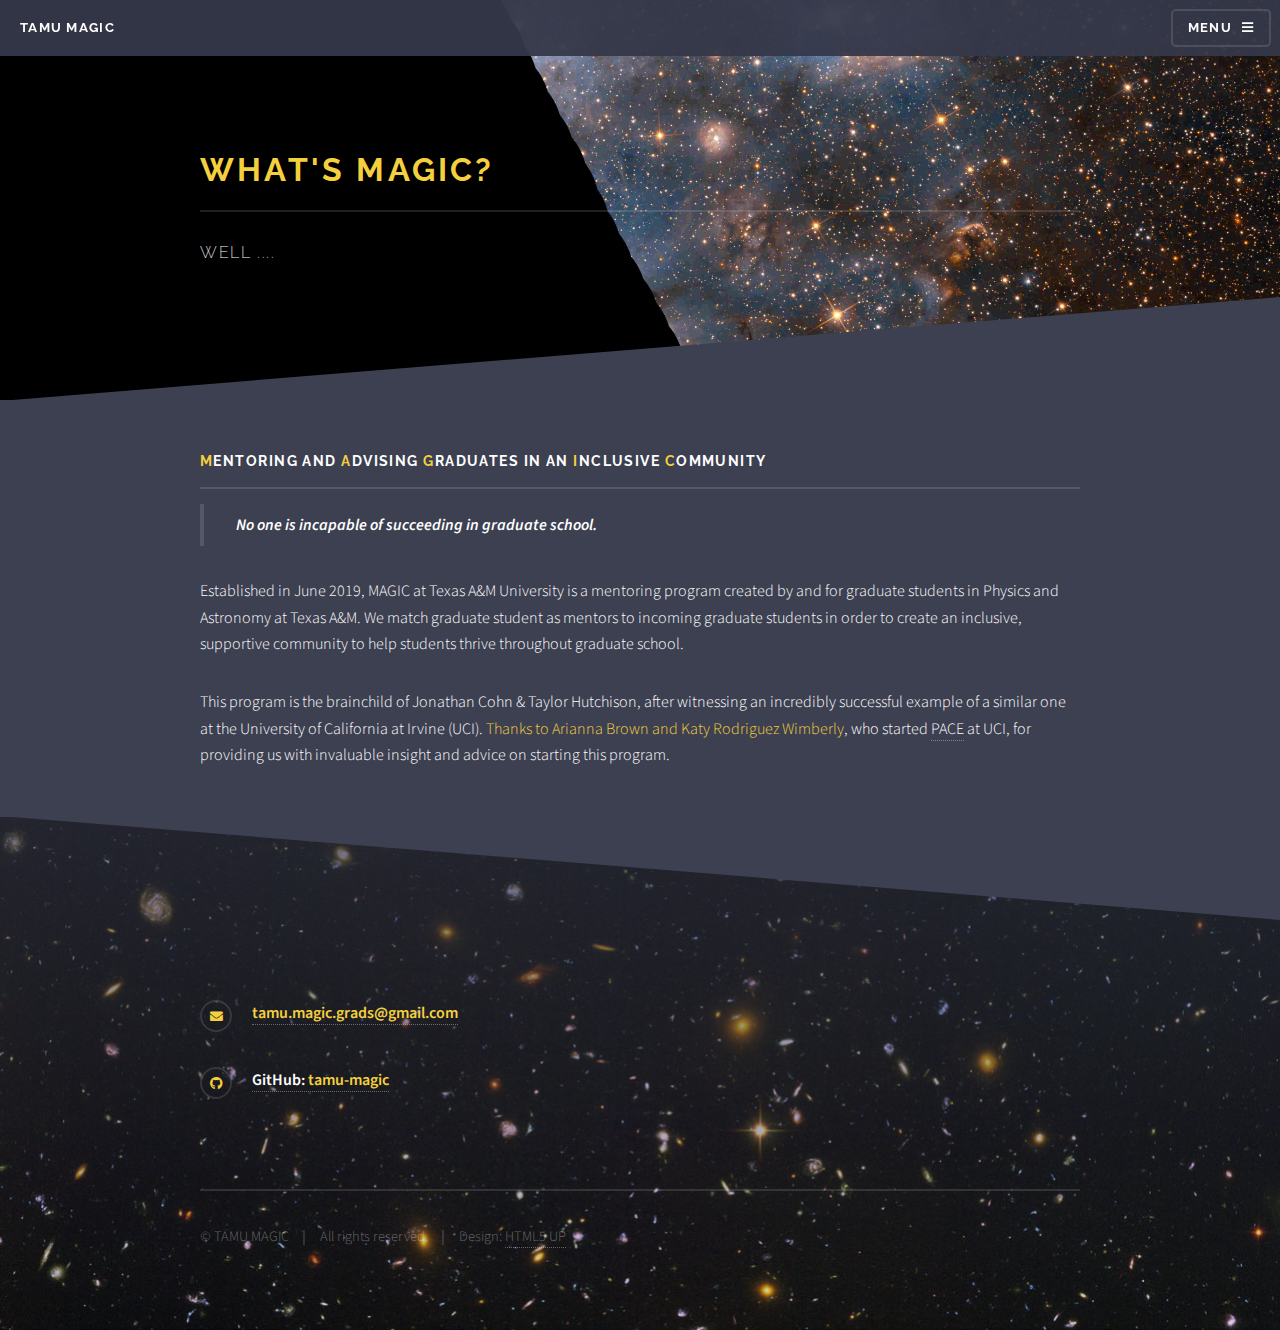
==== about.html @ 4077b1cc "new website!" ====
<!DOCTYPE HTML>
<!--
	Solid State by HTML5 UP
	html5up.net | @ajlkn
	Free for personal and commercial use under the CCA 3.0 license (html5up.net/license)
-->
<html>
	<head>
		<title>What's MAGIC?</title>
		<meta charset="utf-8" />
		<meta name="viewport" content="width=device-width, initial-scale=1, user-scalable=no" />
		<link rel="stylesheet" href="assets/css/main.css" />
		<noscript><link rel="stylesheet" href="assets/css/noscript.css" /></noscript>
	</head>
	<body class="is-preload">

		<!-- Page Wrapper -->
			<div id="page-wrapper">

				<!-- Header -->
					<header id="header">
						<h1><a href="index.html">TAMU MAGIC</a></h1>
						<nav>
							<a href="#menu">Menu</a>
						</nav>
					</header>

				<!-- Menu -->
					<nav id="menu">
						<div class="inner">
							<h2>Menu</h2>
							<ul class="links">
								<li><a href="index.html">Home</a></li>
								<li><a href="about.html">About Us</a></li>
								<li><a href="mentors.html">Mentors</a></li>
								<li><a href="resources.html">Resources</a></li>
							</ul>
							<a href="#" class="close">Close</a>
						</div>
					</nav>

				<!-- Wrapper -->
					<section id="wrapper">
						<header>
							<div class="inner">
								<h2><font color="#F4D03F">What's MAGIC?</font></h2>
								<p>Well ....</p>
							</div>
						</header>

						<!-- Content -->
							<div class="wrapper style3">
								<div class="inner">

									<h3 class="major"><font color="#F4D03F">M</font>entoring and <font color="#F4D03F">A</font>dvising <font color="#F4D03F">G</font>raduates in an <font color="#F4D03F">I</font>nclusive <font color="#F4D03F">C</font>ommunity</h3>
									<blockquote><strong>No one is incapable of succeeding in graduate school.</strong></blockquote>
									<p>Established in June 2019, MAGIC at Texas A&amp;M University is a mentoring program created by and for graduate students in Physics and Astronomy at Texas A&amp;M.  We match graduate student as mentors to incoming graduate students in order to create an inclusive, supportive community to help students thrive throughout graduate school.</p>

									<p>This program is the brainchild of Jonathan Cohn &amp; Taylor Hutchison, after witnessing an incredibly successful example of a similar one at the University of California at Irvine (UCI). <font color="#F4D03F">Thanks to Arianna Brown and Katy Rodriguez Wimberly</font>, who started <a href="https://uci-pace.github.io/" class="label">PACE</a> at UCI, for providing us with invaluable insight and advice on starting this program.</p>

								</div>
							</div>

					</section>

				<!-- Footer -->
					<section id="footer">
						<div class="inner">
							<ul class="contact">
								<li class="icon solid fa-envelope goldiconcolor"><a href="mailto:tamu.magic.grads@gmail.com"><strong><font color="#F4D03F">tamu.magic.grads@gmail.com</font></a></li>
								<li class="icon brands fa-github goldiconcolor"><a href="https://github.com/tamu-magic/">GitHub: <font color="#F4D03F">tamu-magic</font></strong></a></li>
							</ul>
							<ul class="copyright">
								<li>&copy; TAMU MAGIC </li><li> All rights reserved.</li><li>Design: <a href="http://html5up.net">HTML5 UP</a></li>
							</ul>
						</div>
					</section>

			</div>

		<!-- Scripts -->
			<script src="assets/js/jquery.min.js"></script>
			<script src="assets/js/jquery.scrollex.min.js"></script>
			<script src="assets/js/browser.min.js"></script>
			<script src="assets/js/breakpoints.min.js"></script>
			<script src="assets/js/util.js"></script>
			<script src="assets/js/main.js"></script>

	</body>
</html>
---- assets/css/main.css ----
@import url(fontawesome-all.min.css);
@import url("https://fonts.googleapis.com/css?family=Raleway:200,700|Source+Sans+Pro:300,600,300italic,600italic");

/*
	Solid State by HTML5 UP
	html5up.net | @ajlkn
	Free for personal and commercial use under the CCA 3.0 license (html5up.net/license)
*/

html, body, div, span, applet, object,
iframe, h1, h2, h3, h4, h5, h6, p, blockquote,
pre, a, abbr, acronym, address, big, cite,
code, del, dfn, em, img, ins, kbd, q, s, samp,
small, strike, strong, sub, sup, tt, var, b,
u, i, center, dl, dt, dd, ol, ul, li, fieldset,
form, label, legend, table, caption, tbody,
tfoot, thead, tr, th, td, article, aside,
canvas, details, embed, figure, figcaption,
footer, header, header2, hgroup, menu, nav, output, ruby,
section, summary, time, mark, audio, video {
	margin: 0;
	padding: 0;
	border: 0;
	font-size: 100%;
	font: inherit;
	vertical-align: baseline;}

article, aside, details, figcaption, figure,
footer, header, header2, hgroup, menu, nav, section {
	display: block;}

body {
	line-height: 1;
}

ol, ul {
	list-style: none;
}

blockquote, q {
	quotes: none;
}

	blockquote:before, blockquote:after, q:before, q:after {
		content: '';
		content: none;
	}

table {
	border-collapse: collapse;
	border-spacing: 0;
}

body {
	-webkit-text-size-adjust: none;
}

mark {
	background-color: transparent;
	color: inherit;
}

input::-moz-focus-inner {
	border: 0;
	padding: 0;
}

input, select, textarea {
	-moz-appearance: none;
	-webkit-appearance: none;
	-ms-appearance: none;
	appearance: none;
}

/* Basic */

	@-ms-viewport {
		width: device-width;
	}

	body {
		-ms-overflow-style: scrollbar;
	}

	@media screen and (max-width: 480px) {

		html, body {
			min-width: 320px;
		}

	}

	html {
		box-sizing: border-box;
	}

	*, *:before, *:after {
		box-sizing: inherit;
	}

	body {
		background-color: #2e3141;
		background-image: linear-gradient(to top, rgba(46, 49, 65, 0.8), rgba(46, 49, 65, 0.8)), url("../../images/bg.jpg");
		background-size: auto,
 cover;
		background-attachment: fixed,
 fixed;
		background-position: center,
 center;
	}

		body.is-preload *, body.is-preload *:before, body.is-preload *:after {
			-moz-animation: none !important;
			-webkit-animation: none !important;
			-ms-animation: none !important;
			animation: none !important;
			-moz-transition: none !important;
			-webkit-transition: none !important;
			-ms-transition: none !important;
			transition: none !important;
		}

/* Type */

	body, input, select, textarea {
		color: #ffffff;
		font-family: "Source Sans Pro", Helvetica, sans-serif;
		font-size: 16.5pt;
		font-weight: 300;
		line-height: 1.65;
	}

		@media screen and (max-width: 1680px) {

			body, input, select, textarea {
				font-size: 13pt;
			}

		}

		@media screen and (max-width: 1280px) {

			body, input, select, textarea {
				font-size: 12pt;
			}

		}

		@media screen and (max-width: 980px) {

			body, input, select, textarea {
				font-size: 12pt;
			}

		}

		@media screen and (max-width: 736px) {

			body, input, select, textarea {
				font-size: 12pt;
			}

		}

		@media screen and (max-width: 480px) {

			body, input, select, textarea {
				font-size: 12pt;
			}

		}

	a {
		-moz-transition: color 0.2s ease-in-out, border-bottom-color 0.2s ease-in-out;
		-webkit-transition: color 0.2s ease-in-out, border-bottom-color 0.2s ease-in-out;
		-ms-transition: color 0.2s ease-in-out, border-bottom-color 0.2s ease-in-out;
		transition: color 0.2s ease-in-out, border-bottom-color 0.2s ease-in-out;
		border-bottom: dotted 1px rgba(255, 255, 255, 0.35);
		color: #ffffff;
		text-decoration: none;
	}

		a:hover {
			border-bottom-color: transparent;
			color: #ffffff !important;
		}

		a.special:not(.button) {
			text-decoration: none;
			border-bottom: 0;
			display: block;
			font-family: Raleway, Helvetica, sans-serif;
			font-size: 0.8em;
			font-weight: 700;
			letter-spacing: 0.1em;
			margin: 0 0 2em 0;
			text-transform: uppercase;
		}

			a.special:not(.button):before {
				-moz-osx-font-smoothing: grayscale;
				-webkit-font-smoothing: antialiased;
				display: inline-block;
				font-style: normal;
				font-variant: normal;
				text-rendering: auto;
				line-height: 1;
				text-transform: none !important;
				font-family: 'Font Awesome 5 Free';
				font-weight: 900;
			}

			a.special:not(.button):before {
				-moz-transition: background-color 0.2s ease-in-out;
				-webkit-transition: background-color 0.2s ease-in-out;
				-ms-transition: background-color 0.2s ease-in-out;
				transition: background-color 0.2s ease-in-out;
				border-radius: 100%;
				border: solid 2px rgba(255, 255, 255, 0.125);
				content: '\f105';
				display: inline-block;
				font-size: 1.25em;
				height: 2em;
				line-height: 1.75em;
				margin-right: 0.85em;
				text-align: center;
				text-indent: 0.15em;
				vertical-align: middle;
				width: 2em;
			}

			a.special:not(.button):hover:before {
				background-color: rgba(255, 255, 255, 0.025);
			}

			a.special:not(.button):active:before {
				background-color: rgba(255, 255, 255, 0.075);
			}

	strong, b {
		color: #ffffff;
		font-weight: 600;
	}

	em, i {
		font-style: italic;
	}

	p {
		margin: 0 0 2em 0;
	}

	h1, h2, h3, h4, h5, h6 {
		color: #ffffff;
		font-family: Raleway, Helvetica, sans-serif;
		font-weight: 700;
		letter-spacing: 0.1em;
		margin: 0 0 1em 0;
		text-transform: uppercase;
	}

		h1 a, h2 a, h3 a, h4 a, h5 a, h6 a {
			color: inherit;
			text-decoration: none;
			border-bottom: 0;
		}

		h1 span, h2 span, h3 span, h4 span, h5 span, h6 span {
			font-weight: 200;
		}

		h1.major, h2.major, h3.major, h4.major, h5.major, h6.major {
			padding-bottom: 1em;
			border-bottom: solid 2px rgba(255, 255, 255, 0.125);
		}

	h2 {
		font-size: 1.2em;
	}

	h3 {
		font-size: 0.9em;
	}

	h4 {
		font-size: 0.7em;
	}

	h5 {
		font-size: 0.7em;
	}

	h6 {
		font-size: 0.7em;
	}

	@media screen and (max-width: 736px) {

		h2 {
			font-size: 1em;
		}

		h3 {
			font-size: 0.8em;
		}

	}

	sub {
		font-size: 0.8em;
		position: relative;
		top: 0.5em;
	}

	sup {
		font-size: 0.8em;
		position: relative;
		top: -0.5em;
	}

	blockquote {
		border-left: solid 4px rgba(255, 255, 255, 0.125);
		font-style: italic;
		margin: 0 0 2em 0;
		padding: 0.5em 0 0.5em 2em;
	}

	code {
		background: rgba(255, 255, 255, 0.025);
		border-radius: 5px;
		border: solid 2px rgba(255, 255, 255, 0.125);
		font-family: "Courier New", monospace;
		font-size: 0.9em;
		margin: 0 0.25em;
		padding: 0.25em 0.65em;
	}

	pre {
		-webkit-overflow-scrolling: touch;
		font-family: "Courier New", monospace;
		font-size: 0.9em;
		margin: 0 0 2em 0;
	}

		pre code {
			display: block;
			line-height: 1.75em;
			padding: 1em 1.5em;
			overflow-x: auto;
		}

	hr {
		border: 0;
		border-bottom: solid 2px rgba(255, 255, 255, 0.125);
		margin: 2.5em 0;
	}

		hr.major {
			margin: 4em 0;
		}

	.align-left {
		text-align: left;
	}

	.align-center {
		text-align: center;
	}

	.align-right {
		text-align: right;
	}

	.blueiconcolor {color:#5499C7;}
	.goldiconcolor {color:#F4D03F;}

/* Row */

	.row {
		display: flex;
		flex-wrap: wrap;
		box-sizing: border-box;
		align-items: stretch;
	}

		.row > * {
			box-sizing: border-box;
		}

		.row.gtr-uniform > * > :last-child {
			margin-bottom: 0;
		}

		.row.aln-left {
			justify-content: flex-start;
		}

		.row.aln-center {
			justify-content: center;
		}

		.row.aln-right {
			justify-content: flex-end;
		}

		.row.aln-top {
			align-items: flex-start;
		}

		.row.aln-middle {
			align-items: center;
		}

		.row.aln-bottom {
			align-items: flex-end;
		}

		.row > .imp {
			order: -1;
		}

		.row > .col-1 {
			width: 8.33333%;
		}

		.row > .off-1 {
			margin-left: 8.33333%;
		}

		.row > .col-2 {
			width: 16.66667%;
		}

		.row > .off-2 {
			margin-left: 16.66667%;
		}

		.row > .col-3 {
			width: 25%;
		}

		.row > .off-3 {
			margin-left: 25%;
		}

		.row > .col-4 {
			width: 33.33333%;
		}

		.row > .off-4 {
			margin-left: 33.33333%;
		}

		.row > .col-5 {
			width: 41.66667%;
		}

		.row > .off-5 {
			margin-left: 41.66667%;
		}

		.row > .col-6 {
			width: 50%;
		}

		.row > .off-6 {
			margin-left: 50%;
		}

		.row > .col-7 {
			width: 58.33333%;
		}

		.row > .off-7 {
			margin-left: 58.33333%;
		}

		.row > .col-8 {
			width: 66.66667%;
		}

		.row > .off-8 {
			margin-left: 66.66667%;
		}

		.row > .col-9 {
			width: 75%;
		}

		.row > .off-9 {
			margin-left: 75%;
		}

		.row > .col-10 {
			width: 83.33333%;
		}

		.row > .off-10 {
			margin-left: 83.33333%;
		}

		.row > .col-11 {
			width: 91.66667%;
		}

		.row > .off-11 {
			margin-left: 91.66667%;
		}

		.row > .col-12 {
			width: 100%;
		}

		.row > .off-12 {
			margin-left: 100%;
		}

		.row.gtr-0 {
			margin-top: 0;
			margin-left: 0em;
		}

			.row.gtr-0 > * {
				padding: 0 0 0 0em;
			}

			.row.gtr-0.gtr-uniform {
				margin-top: 0em;
			}

				.row.gtr-0.gtr-uniform > * {
					padding-top: 0em;
				}

		.row.gtr-25 {
			margin-top: 0;
			margin-left: -0.4375em;
		}

			.row.gtr-25 > * {
				padding: 0 0 0 0.4375em;
			}

			.row.gtr-25.gtr-uniform {
				margin-top: -0.4375em;
			}

				.row.gtr-25.gtr-uniform > * {
					padding-top: 0.4375em;
				}

		.row.gtr-50 {
			margin-top: 0;
			margin-left: -0.875em;
		}

			.row.gtr-50 > * {
				padding: 0 0 0 0.875em;
			}

			.row.gtr-50.gtr-uniform {
				margin-top: -0.875em;
			}

				.row.gtr-50.gtr-uniform > * {
					padding-top: 0.875em;
				}

		.row {
			margin-top: 0;
			margin-left: -1.75em;
		}

			.row > * {
				padding: 0 0 0 1.75em;
			}

			.row.gtr-uniform {
				margin-top: -1.75em;
			}

				.row.gtr-uniform > * {
					padding-top: 1.75em;
				}

		.row.gtr-150 {
			margin-top: 0;
			margin-left: -2.625em;
		}

			.row.gtr-150 > * {
				padding: 0 0 0 2.625em;
			}

			.row.gtr-150.gtr-uniform {
				margin-top: -2.625em;
			}

				.row.gtr-150.gtr-uniform > * {
					padding-top: 2.625em;
				}

		.row.gtr-200 {
			margin-top: 0;
			margin-left: -3.5em;
		}

			.row.gtr-200 > * {
				padding: 0 0 0 3.5em;
			}

			.row.gtr-200.gtr-uniform {
				margin-top: -3.5em;
			}

				.row.gtr-200.gtr-uniform > * {
					padding-top: 3.5em;
				}

		@media screen and (max-width: 1680px) {

			.row {
				display: flex;
				flex-wrap: wrap;
				box-sizing: border-box;
				align-items: stretch;
			}

				.row > * {
					box-sizing: border-box;
				}

				.row.gtr-uniform > * > :last-child {
					margin-bottom: 0;
				}

				.row.aln-left {
					justify-content: flex-start;
				}

				.row.aln-center {
					justify-content: center;
				}

				.row.aln-right {
					justify-content: flex-end;
				}

				.row.aln-top {
					align-items: flex-start;
				}

				.row.aln-middle {
					align-items: center;
				}

				.row.aln-bottom {
					align-items: flex-end;
				}

				.row > .imp-xlarge {
					order: -1;
				}

				.row > .col-1-xlarge {
					width: 8.33333%;
				}

				.row > .off-1-xlarge {
					margin-left: 8.33333%;
				}

				.row > .col-2-xlarge {
					width: 16.66667%;
				}

				.row > .off-2-xlarge {
					margin-left: 16.66667%;
				}

				.row > .col-3-xlarge {
					width: 25%;
				}

				.row > .off-3-xlarge {
					margin-left: 25%;
				}

				.row > .col-4-xlarge {
					width: 33.33333%;
				}

				.row > .off-4-xlarge {
					margin-left: 33.33333%;
				}

				.row > .col-5-xlarge {
					width: 41.66667%;
				}

				.row > .off-5-xlarge {
					margin-left: 41.66667%;
				}

				.row > .col-6-xlarge {
					width: 50%;
				}

				.row > .off-6-xlarge {
					margin-left: 50%;
				}

				.row > .col-7-xlarge {
					width: 58.33333%;
				}

				.row > .off-7-xlarge {
					margin-left: 58.33333%;
				}

				.row > .col-8-xlarge {
					width: 66.66667%;
				}

				.row > .off-8-xlarge {
					margin-left: 66.66667%;
				}

				.row > .col-9-xlarge {
					width: 75%;
				}

				.row > .off-9-xlarge {
					margin-left: 75%;
				}

				.row > .col-10-xlarge {
					width: 83.33333%;
				}

				.row > .off-10-xlarge {
					margin-left: 83.33333%;
				}

				.row > .col-11-xlarge {
					width: 91.66667%;
				}

				.row > .off-11-xlarge {
					margin-left: 91.66667%;
				}

				.row > .col-12-xlarge {
					width: 100%;
				}

				.row > .off-12-xlarge {
					margin-left: 100%;
				}

				.row.gtr-0 {
					margin-top: 0;
					margin-left: 0em;
				}

					.row.gtr-0 > * {
						padding: 0 0 0 0em;
					}

					.row.gtr-0.gtr-uniform {
						margin-top: 0em;
					}

						.row.gtr-0.gtr-uniform > * {
							padding-top: 0em;
						}

				.row.gtr-25 {
					margin-top: 0;
					margin-left: -0.4375em;
				}

					.row.gtr-25 > * {
						padding: 0 0 0 0.4375em;
					}

					.row.gtr-25.gtr-uniform {
						margin-top: -0.4375em;
					}

						.row.gtr-25.gtr-uniform > * {
							padding-top: 0.4375em;
						}

				.row.gtr-50 {
					margin-top: 0;
					margin-left: -0.875em;
				}

					.row.gtr-50 > * {
						padding: 0 0 0 0.875em;
					}

					.row.gtr-50.gtr-uniform {
						margin-top: -0.875em;
					}

						.row.gtr-50.gtr-uniform > * {
							padding-top: 0.875em;
						}

				.row {
					margin-top: 0;
					margin-left: -1.75em;
				}

					.row > * {
						padding: 0 0 0 1.75em;
					}

					.row.gtr-uniform {
						margin-top: -1.75em;
					}

						.row.gtr-uniform > * {
							padding-top: 1.75em;
						}

				.row.gtr-150 {
					margin-top: 0;
					margin-left: -2.625em;
				}

					.row.gtr-150 > * {
						padding: 0 0 0 2.625em;
					}

					.row.gtr-150.gtr-uniform {
						margin-top: -2.625em;
					}

						.row.gtr-150.gtr-uniform > * {
							padding-top: 2.625em;
						}

				.row.gtr-200 {
					margin-top: 0;
					margin-left: -3.5em;
				}

					.row.gtr-200 > * {
						padding: 0 0 0 3.5em;
					}

					.row.gtr-200.gtr-uniform {
						margin-top: -3.5em;
					}

						.row.gtr-200.gtr-uniform > * {
							padding-top: 3.5em;
						}

		}

		@media screen and (max-width: 1280px) {

			.row {
				display: flex;
				flex-wrap: wrap;
				box-sizing: border-box;
				align-items: stretch;
			}

				.row > * {
					box-sizing: border-box;
				}

				.row.gtr-uniform > * > :last-child {
					margin-bottom: 0;
				}

				.row.aln-left {
					justify-content: flex-start;
				}

				.row.aln-center {
					justify-content: center;
				}

				.row.aln-right {
					justify-content: flex-end;
				}

				.row.aln-top {
					align-items: flex-start;
				}

				.row.aln-middle {
					align-items: center;
				}

				.row.aln-bottom {
					align-items: flex-end;
				}

				.row > .imp-large {
					order: -1;
				}

				.row > .col-1-large {
					width: 8.33333%;
				}

				.row > .off-1-large {
					margin-left: 8.33333%;
				}

				.row > .col-2-large {
					width: 16.66667%;
				}

				.row > .off-2-large {
					margin-left: 16.66667%;
				}

				.row > .col-3-large {
					width: 25%;
				}

				.row > .off-3-large {
					margin-left: 25%;
				}

				.row > .col-4-large {
					width: 33.33333%;
				}

				.row > .off-4-large {
					margin-left: 33.33333%;
				}

				.row > .col-5-large {
					width: 41.66667%;
				}

				.row > .off-5-large {
					margin-left: 41.66667%;
				}

				.row > .col-6-large {
					width: 50%;
				}

				.row > .off-6-large {
					margin-left: 50%;
				}

				.row > .col-7-large {
					width: 58.33333%;
				}

				.row > .off-7-large {
					margin-left: 58.33333%;
				}

				.row > .col-8-large {
					width: 66.66667%;
				}

				.row > .off-8-large {
					margin-left: 66.66667%;
				}

				.row > .col-9-large {
					width: 75%;
				}

				.row > .off-9-large {
					margin-left: 75%;
				}

				.row > .col-10-large {
					width: 83.33333%;
				}

				.row > .off-10-large {
					margin-left: 83.33333%;
				}

				.row > .col-11-large {
					width: 91.66667%;
				}

				.row > .off-11-large {
					margin-left: 91.66667%;
				}

				.row > .col-12-large {
					width: 100%;
				}

				.row > .off-12-large {
					margin-left: 100%;
				}

				.row.gtr-0 {
					margin-top: 0;
					margin-left: 0em;
				}

					.row.gtr-0 > * {
						padding: 0 0 0 0em;
					}

					.row.gtr-0.gtr-uniform {
						margin-top: 0em;
					}

						.row.gtr-0.gtr-uniform > * {
							padding-top: 0em;
						}

				.row.gtr-25 {
					margin-top: 0;
					margin-left: -0.4375em;
				}

					.row.gtr-25 > * {
						padding: 0 0 0 0.4375em;
					}

					.row.gtr-25.gtr-uniform {
						margin-top: -0.4375em;
					}

						.row.gtr-25.gtr-uniform > * {
							padding-top: 0.4375em;
						}

				.row.gtr-50 {
					margin-top: 0;
					margin-left: -0.875em;
				}

					.row.gtr-50 > * {
						padding: 0 0 0 0.875em;
					}

					.row.gtr-50.gtr-uniform {
						margin-top: -0.875em;
					}

						.row.gtr-50.gtr-uniform > * {
							padding-top: 0.875em;
						}

				.row {
					margin-top: 0;
					margin-left: -1.75em;
				}

					.row > * {
						padding: 0 0 0 1.75em;
					}

					.row.gtr-uniform {
						margin-top: -1.75em;
					}

						.row.gtr-uniform > * {
							padding-top: 1.75em;
						}

				.row.gtr-150 {
					margin-top: 0;
					margin-left: -2.625em;
				}

					.row.gtr-150 > * {
						padding: 0 0 0 2.625em;
					}

					.row.gtr-150.gtr-uniform {
						margin-top: -2.625em;
					}

						.row.gtr-150.gtr-uniform > * {
							padding-top: 2.625em;
						}

				.row.gtr-200 {
					margin-top: 0;
					margin-left: -3.5em;
				}

					.row.gtr-200 > * {
						padding: 0 0 0 3.5em;
					}

					.row.gtr-200.gtr-uniform {
						margin-top: -3.5em;
					}

						.row.gtr-200.gtr-uniform > * {
							padding-top: 3.5em;
						}

		}

		@media screen and (max-width: 980px) {

			.row {
				display: flex;
				flex-wrap: wrap;
				box-sizing: border-box;
				align-items: stretch;
			}

				.row > * {
					box-sizing: border-box;
				}

				.row.gtr-uniform > * > :last-child {
					margin-bottom: 0;
				}

				.row.aln-left {
					justify-content: flex-start;
				}

				.row.aln-center {
					justify-content: center;
				}

				.row.aln-right {
					justify-content: flex-end;
				}

				.row.aln-top {
					align-items: flex-start;
				}

				.row.aln-middle {
					align-items: center;
				}

				.row.aln-bottom {
					align-items: flex-end;
				}

				.row > .imp-medium {
					order: -1;
				}

				.row > .col-1-medium {
					width: 8.33333%;
				}

				.row > .off-1-medium {
					margin-left: 8.33333%;
				}

				.row > .col-2-medium {
					width: 16.66667%;
				}

				.row > .off-2-medium {
					margin-left: 16.66667%;
				}

				.row > .col-3-medium {
					width: 25%;
				}

				.row > .off-3-medium {
					margin-left: 25%;
				}

				.row > .col-4-medium {
					width: 33.33333%;
				}

				.row > .off-4-medium {
					margin-left: 33.33333%;
				}

				.row > .col-5-medium {
					width: 41.66667%;
				}

				.row > .off-5-medium {
					margin-left: 41.66667%;
				}

				.row > .col-6-medium {
					width: 50%;
				}

				.row > .off-6-medium {
					margin-left: 50%;
				}

				.row > .col-7-medium {
					width: 58.33333%;
				}

				.row > .off-7-medium {
					margin-left: 58.33333%;
				}

				.row > .col-8-medium {
					width: 66.66667%;
				}

				.row > .off-8-medium {
					margin-left: 66.66667%;
				}

				.row > .col-9-medium {
					width: 75%;
				}

				.row > .off-9-medium {
					margin-left: 75%;
				}

				.row > .col-10-medium {
					width: 83.33333%;
				}

				.row > .off-10-medium {
					margin-left: 83.33333%;
				}

				.row > .col-11-medium {
					width: 91.66667%;
				}

				.row > .off-11-medium {
					margin-left: 91.66667%;
				}

				.row > .col-12-medium {
					width: 100%;
				}

				.row > .off-12-medium {
					margin-left: 100%;
				}

				.row.gtr-0 {
					margin-top: 0;
					margin-left: 0em;
				}

					.row.gtr-0 > * {
						padding: 0 0 0 0em;
					}

					.row.gtr-0.gtr-uniform {
						margin-top: 0em;
					}

						.row.gtr-0.gtr-uniform > * {
							padding-top: 0em;
						}

				.row.gtr-25 {
					margin-top: 0;
					margin-left: -0.4375em;
				}

					.row.gtr-25 > * {
						padding: 0 0 0 0.4375em;
					}

					.row.gtr-25.gtr-uniform {
						margin-top: -0.4375em;
					}

						.row.gtr-25.gtr-uniform > * {
							padding-top: 0.4375em;
						}

				.row.gtr-50 {
					margin-top: 0;
					margin-left: -0.875em;
				}

					.row.gtr-50 > * {
						padding: 0 0 0 0.875em;
					}

					.row.gtr-50.gtr-uniform {
						margin-top: -0.875em;
					}

						.row.gtr-50.gtr-uniform > * {
							padding-top: 0.875em;
						}

				.row {
					margin-top: 0;
					margin-left: -1.75em;
				}

					.row > * {
						padding: 0 0 0 1.75em;
					}

					.row.gtr-uniform {
						margin-top: -1.75em;
					}

						.row.gtr-uniform > * {
							padding-top: 1.75em;
						}

				.row.gtr-150 {
					margin-top: 0;
					margin-left: -2.625em;
				}

					.row.gtr-150 > * {
						padding: 0 0 0 2.625em;
					}

					.row.gtr-150.gtr-uniform {
						margin-top: -2.625em;
					}

						.row.gtr-150.gtr-uniform > * {
							padding-top: 2.625em;
						}

				.row.gtr-200 {
					margin-top: 0;
					margin-left: -3.5em;
				}

					.row.gtr-200 > * {
						padding: 0 0 0 3.5em;
					}

					.row.gtr-200.gtr-uniform {
						margin-top: -3.5em;
					}

						.row.gtr-200.gtr-uniform > * {
							padding-top: 3.5em;
						}

		}

		@media screen and (max-width: 736px) {

			.row {
				display: flex;
				flex-wrap: wrap;
				box-sizing: border-box;
				align-items: stretch;
			}

				.row > * {
					box-sizing: border-box;
				}

				.row.gtr-uniform > * > :last-child {
					margin-bottom: 0;
				}

				.row.aln-left {
					justify-content: flex-start;
				}

				.row.aln-center {
					justify-content: center;
				}

				.row.aln-right {
					justify-content: flex-end;
				}

				.row.aln-top {
					align-items: flex-start;
				}

				.row.aln-middle {
					align-items: center;
				}

				.row.aln-bottom {
					align-items: flex-end;
				}

				.row > .imp-small {
					order: -1;
				}

				.row > .col-1-small {
					width: 8.33333%;
				}

				.row > .off-1-small {
					margin-left: 8.33333%;
				}

				.row > .col-2-small {
					width: 16.66667%;
				}

				.row > .off-2-small {
					margin-left: 16.66667%;
				}

				.row > .col-3-small {
					width: 25%;
				}

				.row > .off-3-small {
					margin-left: 25%;
				}

				.row > .col-4-small {
					width: 33.33333%;
				}

				.row > .off-4-small {
					margin-left: 33.33333%;
				}

				.row > .col-5-small {
					width: 41.66667%;
				}

				.row > .off-5-small {
					margin-left: 41.66667%;
				}

				.row > .col-6-small {
					width: 50%;
				}

				.row > .off-6-small {
					margin-left: 50%;
				}

				.row > .col-7-small {
					width: 58.33333%;
				}

				.row > .off-7-small {
					margin-left: 58.33333%;
				}

				.row > .col-8-small {
					width: 66.66667%;
				}

				.row > .off-8-small {
					margin-left: 66.66667%;
				}

				.row > .col-9-small {
					width: 75%;
				}

				.row > .off-9-small {
					margin-left: 75%;
				}

				.row > .col-10-small {
					width: 83.33333%;
				}

				.row > .off-10-small {
					margin-left: 83.33333%;
				}

				.row > .col-11-small {
					width: 91.66667%;
				}

				.row > .off-11-small {
					margin-left: 91.66667%;
				}

				.row > .col-12-small {
					width: 100%;
				}

				.row > .off-12-small {
					margin-left: 100%;
				}

				.row.gtr-0 {
					margin-top: 0;
					margin-left: 0em;
				}

					.row.gtr-0 > * {
						padding: 0 0 0 0em;
					}

					.row.gtr-0.gtr-uniform {
						margin-top: 0em;
					}

						.row.gtr-0.gtr-uniform > * {
							padding-top: 0em;
						}

				.row.gtr-25 {
					margin-top: 0;
					margin-left: -0.3125em;
				}

					.row.gtr-25 > * {
						padding: 0 0 0 0.3125em;
					}

					.row.gtr-25.gtr-uniform {
						margin-top: -0.3125em;
					}

						.row.gtr-25.gtr-uniform > * {
							padding-top: 0.3125em;
						}

				.row.gtr-50 {
					margin-top: 0;
					margin-left: -0.625em;
				}

					.row.gtr-50 > * {
						padding: 0 0 0 0.625em;
					}

					.row.gtr-50.gtr-uniform {
						margin-top: -0.625em;
					}

						.row.gtr-50.gtr-uniform > * {
							padding-top: 0.625em;
						}

				.row {
					margin-top: 0;
					margin-left: -1.25em;
				}

					.row > * {
						padding: 0 0 0 1.25em;
					}

					.row.gtr-uniform {
						margin-top: -1.25em;
					}

						.row.gtr-uniform > * {
							padding-top: 1.25em;
						}

				.row.gtr-150 {
					margin-top: 0;
					margin-left: -1.875em;
				}

					.row.gtr-150 > * {
						padding: 0 0 0 1.875em;
					}

					.row.gtr-150.gtr-uniform {
						margin-top: -1.875em;
					}

						.row.gtr-150.gtr-uniform > * {
							padding-top: 1.875em;
						}

				.row.gtr-200 {
					margin-top: 0;
					margin-left: -2.5em;
				}

					.row.gtr-200 > * {
						padding: 0 0 0 2.5em;
					}

					.row.gtr-200.gtr-uniform {
						margin-top: -2.5em;
					}

						.row.gtr-200.gtr-uniform > * {
							padding-top: 2.5em;
						}

		}

		@media screen and (max-width: 480px) {

			.row {
				display: flex;
				flex-wrap: wrap;
				box-sizing: border-box;
				align-items: stretch;
			}

				.row > * {
					box-sizing: border-box;
				}

				.row.gtr-uniform > * > :last-child {
					margin-bottom: 0;
				}

				.row.aln-left {
					justify-content: flex-start;
				}

				.row.aln-center {
					justify-content: center;
				}

				.row.aln-right {
					justify-content: flex-end;
				}

				.row.aln-top {
					align-items: flex-start;
				}

				.row.aln-middle {
					align-items: center;
				}

				.row.aln-bottom {
					align-items: flex-end;
				}

				.row > .imp-xsmall {
					order: -1;
				}

				.row > .col-1-xsmall {
					width: 8.33333%;
				}

				.row > .off-1-xsmall {
					margin-left: 8.33333%;
				}

				.row > .col-2-xsmall {
					width: 16.66667%;
				}

				.row > .off-2-xsmall {
					margin-left: 16.66667%;
				}

				.row > .col-3-xsmall {
					width: 25%;
				}

				.row > .off-3-xsmall {
					margin-left: 25%;
				}

				.row > .col-4-xsmall {
					width: 33.33333%;
				}

				.row > .off-4-xsmall {
					margin-left: 33.33333%;
				}

				.row > .col-5-xsmall {
					width: 41.66667%;
				}

				.row > .off-5-xsmall {
					margin-left: 41.66667%;
				}

				.row > .col-6-xsmall {
					width: 50%;
				}

				.row > .off-6-xsmall {
					margin-left: 50%;
				}

				.row > .col-7-xsmall {
					width: 58.33333%;
				}

				.row > .off-7-xsmall {
					margin-left: 58.33333%;
				}

				.row > .col-8-xsmall {
					width: 66.66667%;
				}

				.row > .off-8-xsmall {
					margin-left: 66.66667%;
				}

				.row > .col-9-xsmall {
					width: 75%;
				}

				.row > .off-9-xsmall {
					margin-left: 75%;
				}

				.row > .col-10-xsmall {
					width: 83.33333%;
				}

				.row > .off-10-xsmall {
					margin-left: 83.33333%;
				}

				.row > .col-11-xsmall {
					width: 91.66667%;
				}

				.row > .off-11-xsmall {
					margin-left: 91.66667%;
				}

				.row > .col-12-xsmall {
					width: 100%;
				}

				.row > .off-12-xsmall {
					margin-left: 100%;
				}

				.row.gtr-0 {
					margin-top: 0;
					margin-left: 0em;
				}

					.row.gtr-0 > * {
						padding: 0 0 0 0em;
					}

					.row.gtr-0.gtr-uniform {
						margin-top: 0em;
					}

						.row.gtr-0.gtr-uniform > * {
							padding-top: 0em;
						}

				.row.gtr-25 {
					margin-top: 0;
					margin-left: -0.3125em;
				}

					.row.gtr-25 > * {
						padding: 0 0 0 0.3125em;
					}

					.row.gtr-25.gtr-uniform {
						margin-top: -0.3125em;
					}

						.row.gtr-25.gtr-uniform > * {
							padding-top: 0.3125em;
						}

				.row.gtr-50 {
					margin-top: 0;
					margin-left: -0.625em;
				}

					.row.gtr-50 > * {
						padding: 0 0 0 0.625em;
					}

					.row.gtr-50.gtr-uniform {
						margin-top: -0.625em;
					}

						.row.gtr-50.gtr-uniform > * {
							padding-top: 0.625em;
						}

				.row {
					margin-top: 0;
					margin-left: -1.25em;
				}

					.row > * {
						padding: 0 0 0 1.25em;
					}

					.row.gtr-uniform {
						margin-top: -1.25em;
					}

						.row.gtr-uniform > * {
							padding-top: 1.25em;
						}

				.row.gtr-150 {
					margin-top: 0;
					margin-left: -1.875em;
				}

					.row.gtr-150 > * {
						padding: 0 0 0 1.875em;
					}

					.row.gtr-150.gtr-uniform {
						margin-top: -1.875em;
					}

						.row.gtr-150.gtr-uniform > * {
							padding-top: 1.875em;
						}

				.row.gtr-200 {
					margin-top: 0;
					margin-left: -2.5em;
				}

					.row.gtr-200 > * {
						padding: 0 0 0 2.5em;
					}

					.row.gtr-200.gtr-uniform {
						margin-top: -2.5em;
					}

						.row.gtr-200.gtr-uniform > * {
							padding-top: 2.5em;
						}

		}

		@media screen and (max-width: 360px) {

			.row {
				display: flex;
				flex-wrap: wrap;
				box-sizing: border-box;
				align-items: stretch;
			}

				.row > * {
					box-sizing: border-box;
				}

				.row.gtr-uniform > * > :last-child {
					margin-bottom: 0;
				}

				.row.aln-left {
					justify-content: flex-start;
				}

				.row.aln-center {
					justify-content: center;
				}

				.row.aln-right {
					justify-content: flex-end;
				}

				.row.aln-top {
					align-items: flex-start;
				}

				.row.aln-middle {
					align-items: center;
				}

				.row.aln-bottom {
					align-items: flex-end;
				}

				.row > .imp-xxsmall {
					order: -1;
				}

				.row > .col-1-xxsmall {
					width: 8.33333%;
				}

				.row > .off-1-xxsmall {
					margin-left: 8.33333%;
				}

				.row > .col-2-xxsmall {
					width: 16.66667%;
				}

				.row > .off-2-xxsmall {
					margin-left: 16.66667%;
				}

				.row > .col-3-xxsmall {
					width: 25%;
				}

				.row > .off-3-xxsmall {
					margin-left: 25%;
				}

				.row > .col-4-xxsmall {
					width: 33.33333%;
				}

				.row > .off-4-xxsmall {
					margin-left: 33.33333%;
				}

				.row > .col-5-xxsmall {
					width: 41.66667%;
				}

				.row > .off-5-xxsmall {
					margin-left: 41.66667%;
				}

				.row > .col-6-xxsmall {
					width: 50%;
				}

				.row > .off-6-xxsmall {
					margin-left: 50%;
				}

				.row > .col-7-xxsmall {
					width: 58.33333%;
				}

				.row > .off-7-xxsmall {
					margin-left: 58.33333%;
				}

				.row > .col-8-xxsmall {
					width: 66.66667%;
				}

				.row > .off-8-xxsmall {
					margin-left: 66.66667%;
				}

				.row > .col-9-xxsmall {
					width: 75%;
				}

				.row > .off-9-xxsmall {
					margin-left: 75%;
				}

				.row > .col-10-xxsmall {
					width: 83.33333%;
				}

				.row > .off-10-xxsmall {
					margin-left: 83.33333%;
				}

				.row > .col-11-xxsmall {
					width: 91.66667%;
				}

				.row > .off-11-xxsmall {
					margin-left: 91.66667%;
				}

				.row > .col-12-xxsmall {
					width: 100%;
				}

				.row > .off-12-xxsmall {
					margin-left: 100%;
				}

				.row.gtr-0 {
					margin-top: 0;
					margin-left: 0em;
				}

					.row.gtr-0 > * {
						padding: 0 0 0 0em;
					}

					.row.gtr-0.gtr-uniform {
						margin-top: 0em;
					}

						.row.gtr-0.gtr-uniform > * {
							padding-top: 0em;
						}

				.row.gtr-25 {
					margin-top: 0;
					margin-left: -0.3125em;
				}

					.row.gtr-25 > * {
						padding: 0 0 0 0.3125em;
					}

					.row.gtr-25.gtr-uniform {
						margin-top: -0.3125em;
					}

						.row.gtr-25.gtr-uniform > * {
							padding-top: 0.3125em;
						}

				.row.gtr-50 {
					margin-top: 0;
					margin-left: -0.625em;
				}

					.row.gtr-50 > * {
						padding: 0 0 0 0.625em;
					}

					.row.gtr-50.gtr-uniform {
						margin-top: -0.625em;
					}

						.row.gtr-50.gtr-uniform > * {
							padding-top: 0.625em;
						}

				.row {
					margin-top: 0;
					margin-left: -1.25em;
				}

					.row > * {
						padding: 0 0 0 1.25em;
					}

					.row.gtr-uniform {
						margin-top: -1.25em;
					}

						.row.gtr-uniform > * {
							padding-top: 1.25em;
						}

				.row.gtr-150 {
					margin-top: 0;
					margin-left: -1.875em;
				}

					.row.gtr-150 > * {
						padding: 0 0 0 1.875em;
					}

					.row.gtr-150.gtr-uniform {
						margin-top: -1.875em;
					}

						.row.gtr-150.gtr-uniform > * {
							padding-top: 1.875em;
						}

				.row.gtr-200 {
					margin-top: 0;
					margin-left: -2.5em;
				}

					.row.gtr-200 > * {
						padding: 0 0 0 2.5em;
					}

					.row.gtr-200.gtr-uniform {
						margin-top: -2.5em;
					}

						.row.gtr-200.gtr-uniform > * {
							padding-top: 2.5em;
						}

		}

/* Section/Article */

	section.special, article.special {
		text-align: center;
	}

/* Form */

	form {
		margin: 0 0 2em 0;
	}

		form > :last-child {
			margin-bottom: 0;
		}

		form > .fields {
			display: -moz-flex;
			display: -webkit-flex;
			display: -ms-flex;
			display: flex;
			-moz-flex-wrap: wrap;
			-webkit-flex-wrap: wrap;
			-ms-flex-wrap: wrap;
			flex-wrap: wrap;
			width: calc(100% + 3em);
			margin: -1.5em 0 2em -1.5em;
		}

			form > .fields > .field {
				-moz-flex-grow: 0;
				-webkit-flex-grow: 0;
				-ms-flex-grow: 0;
				flex-grow: 0;
				-moz-flex-shrink: 0;
				-webkit-flex-shrink: 0;
				-ms-flex-shrink: 0;
				flex-shrink: 0;
				padding: 1.5em 0 0 1.5em;
				width: calc(100% - 1.5em);
			}

				form > .fields > .field.half {
					width: calc(50% - 0.75em);
				}

				form > .fields > .field.third {
					width: calc(100%/3 - 0.5em);
				}

				form > .fields > .field.quarter {
					width: calc(25% - 0.375em);
				}

		@media screen and (max-width: 480px) {

			form > .fields {
				width: calc(100% + 3em);
				margin: -1.5em 0 2em -1.5em;
			}

				form > .fields > .field {
					padding: 1.5em 0 0 1.5em;
					width: calc(100% - 1.5em);
				}

					form > .fields > .field.half {
						width: calc(100% - 1.5em);
					}

					form > .fields > .field.third {
						width: calc(100% - 1.5em);
					}

					form > .fields > .field.quarter {
						width: calc(100% - 1.5em);
					}

		}

	label {
		color: #ffffff;
		display: block;
		font-family: Raleway, Helvetica, sans-serif;
		font-size: 0.8em;
		font-weight: 700;
		letter-spacing: 0.1em;
		margin: 0 0 0.7em 0;
		text-transform: uppercase;
	}

	input[type="text"],
	input[type="password"],
	input[type="email"],
	input[type="tel"],
	select,
	textarea {
		-moz-appearance: none;
		-webkit-appearance: none;
		-ms-appearance: none;
		appearance: none;
		background: rgba(255, 255, 255, 0.025);
		border-radius: 5px;
		border: none;
		border: solid 2px rgba(255, 255, 255, 0.125);
		color: inherit;
		display: block;
		outline: 0;
		padding: 0 1em;
		text-decoration: none;
		width: 100%;
	}

		input[type="text"]:invalid,
		input[type="password"]:invalid,
		input[type="email"]:invalid,
		input[type="tel"]:invalid,
		select:invalid,
		textarea:invalid {
			box-shadow: none;
		}

		input[type="text"]:focus,
		input[type="password"]:focus,
		input[type="email"]:focus,
		input[type="tel"]:focus,
		select:focus,
		textarea:focus {
			border-color: #5b6ba6;
		}

	select {
		background-image: url("data:image/svg+xml;charset=utf8,%3Csvg xmlns='http://www.w3.org/2000/svg' width='40' height='40' preserveAspectRatio='none' viewBox='0 0 40 40'%3E%3Cpath d='M9.4,12.3l10.4,10.4l10.4-10.4c0.2-0.2,0.5-0.4,0.9-0.4c0.3,0,0.6,0.1,0.9,0.4l3.3,3.3c0.2,0.2,0.4,0.5,0.4,0.9 c0,0.4-0.1,0.6-0.4,0.9L20.7,31.9c-0.2,0.2-0.5,0.4-0.9,0.4c-0.3,0-0.6-0.1-0.9-0.4L4.3,17.3c-0.2-0.2-0.4-0.5-0.4-0.9 c0-0.4,0.1-0.6,0.4-0.9l3.3-3.3c0.2-0.2,0.5-0.4,0.9-0.4S9.1,12.1,9.4,12.3z' fill='rgba(255, 255, 255, 0.125)' /%3E%3C/svg%3E");
		background-size: 1.25rem;
		background-repeat: no-repeat;
		background-position: calc(100% - 1rem) center;
		height: 2.75em;
		padding-right: 2.75em;
		text-overflow: ellipsis;
	}

		select option {
			color: #ffffff;
			background: #2e3141;
		}

		select:focus::-ms-value {
			background-color: transparent;
		}

		select::-ms-expand {
			display: none;
		}

	input[type="text"],
	input[type="password"],
	input[type="email"],
	select {
		height: 2.75em;
	}

	textarea {
		padding: 0.75em 1em;
	}

	input[type="checkbox"],
	input[type="radio"] {
		-moz-appearance: none;
		-webkit-appearance: none;
		-ms-appearance: none;
		appearance: none;
		display: block;
		float: left;
		margin-right: -2em;
		opacity: 0;
		width: 1em;
		z-index: -1;
	}

		input[type="checkbox"] + label,
		input[type="radio"] + label {
			text-decoration: none;
			color: #ffffff;
			cursor: pointer;
			display: inline-block;
			font-size: 1em;
			font-family: "Source Sans Pro", Helvetica, sans-serif;
			text-transform: none;
			letter-spacing: 0;
			font-weight: 300;
			padding-left: 2.4em;
			padding-right: 0.75em;
			position: relative;
		}

			input[type="checkbox"] + label:before,
			input[type="radio"] + label:before {
				-moz-osx-font-smoothing: grayscale;
				-webkit-font-smoothing: antialiased;
				display: inline-block;
				font-style: normal;
				font-variant: normal;
				text-rendering: auto;
				line-height: 1;
				text-transform: none !important;
				font-family: 'Font Awesome 5 Free';
				font-weight: 900;
			}

			input[type="checkbox"] + label:before,
			input[type="radio"] + label:before {
				background: rgba(255, 255, 255, 0.025);
				border-radius: 5px;
				border: solid 2px rgba(255, 255, 255, 0.125);
				content: '';
				display: inline-block;
				font-size: 0.8em;
				height: 2.0625em;
				left: 0;
				line-height: 2.0625em;
				position: absolute;
				text-align: center;
				top: 0;
				width: 2.0625em;
			}

		input[type="checkbox"]:checked + label:before,
		input[type="radio"]:checked + label:before {
			background: #ffffff;
			border-color: #ffffff;
			content: '\f00c';
			color: #2e3141;
		}

		input[type="checkbox"]:focus + label:before,
		input[type="radio"]:focus + label:before {
			border-color: #4c5c96;
		}

	input[type="checkbox"] + label:before {
		border-radius: 5px;
	}

	input[type="radio"] + label:before {
		border-radius: 100%;
	}

	::-webkit-input-placeholder {
		color: rgba(255, 255, 255, 0.35) !important;
		opacity: 1.0;
	}

	:-moz-placeholder {
		color: rgba(255, 255, 255, 0.35) !important;
		opacity: 1.0;
	}

	::-moz-placeholder {
		color: rgba(255, 255, 255, 0.35) !important;
		opacity: 1.0;
	}

	:-ms-input-placeholder {
		color: rgba(255, 255, 255, 0.35) !important;
		opacity: 1.0;
	}

/* Box */

	.box {
		border-radius: 5px;
		border: solid 2px rgba(255, 255, 255, 0.125);
		margin-bottom: 2em;
		padding: 1.5em;
	}

		.box > :last-child,
		.box > :last-child > :last-child,
		.box > :last-child > :last-child > :last-child {
			margin-bottom: 0;
		}

		.box.alt {
			border: 0;
			border-radius: 0;
			padding: 0;
		}

/* Icon */

	.icon {
		text-decoration: none;
		border-bottom: none;
		position: relative;
	}

		.icon:before {
			-moz-osx-font-smoothing: grayscale;
			-webkit-font-smoothing: antialiased;
			display: inline-block;
			font-style: normal;
			font-variant: normal;
			text-rendering: auto;
			line-height: 1;
			text-transform: none !important;
			font-family: 'Font Awesome 5 Free';
			font-weight: 400;
		}

		.icon > .label {
			display: none;
		}

		.icon:before {
			line-height: inherit;
		}

		.icon.solid:before {
			font-weight: 900;
		}

		.icon.brands:before {
			font-family: 'Font Awesome 5 Brands';
		}

/* Image */

	.image {
		border-radius: 5px;
		border: 0;
		display: inline-block;
		position: relative;
	}

		.image img {
			border-radius: 5px;
			display: block;
		}

		.image.left, .image.right {
			max-width: 40%;
		}

			.image.left img, .image.right img {
				width: 100%;
			}

		.image.left {
			float: left;
			padding: 0 1.5em 1em 0;
			top: 0.25em;
		}

		.image.right {
			float: right;
			padding: 0 0 1em 1.5em;
			top: 0.25em;
		}

		.image.fit {
			display: block;
			margin: 0 0 2em 0;
			width: 100%;
		}

			.image.fit img {
				width: 100%;
			}

		.image.main {
			display: block;
			margin: 0 0 3em 0;
			width: 100%;
		}

			.image.main img {
				width: 100%;
			}

/* List */

	ol {
		list-style: decimal;
		margin: 0 0 2em 0;
		padding-left: 1.25em;
	}

		ol li {
			padding-left: 0.25em;
		}

	ul {
		list-style: disc;
		margin: 0 0 2em 0;
		padding-left: 1em;
	}

		ul li {
			padding-left: 0.5em;
		}

		ul.alt {
			list-style: none;
			padding-left: 0;
		}

			ul.alt li {
				border-top: solid 1px rgba(255, 255, 255, 0.125);
				padding: 0.5em 0;
			}

				ul.alt li:first-child {
					border-top: 0;
					padding-top: 0;
				}

	dl {
		margin: 0 0 2em 0;
	}

		dl dt {
			display: block;
			font-weight: 600;
			margin: 0 0 1em 0;
		}

		dl dd {
			margin-left: 2em;
		}

/* Actions */

	ul.actions {
		display: -moz-flex;
		display: -webkit-flex;
		display: -ms-flex;
		display: flex;
		cursor: default;
		list-style: none;
		margin-left: -1em;
		padding-left: 0;
	}

		ul.actions li {
			padding: 0 0 0 1em;
			vertical-align: middle;
		}

		ul.actions.special {
			-moz-justify-content: center;
			-webkit-justify-content: center;
			-ms-justify-content: center;
			justify-content: center;
			width: 100%;
			margin-left: 0;
		}

			ul.actions.special li:first-child {
				padding-left: 0;
			}

		ul.actions.stacked {
			-moz-flex-direction: column;
			-webkit-flex-direction: column;
			-ms-flex-direction: column;
			flex-direction: column;
			margin-left: 0;
		}

			ul.actions.stacked li {
				padding: 1.3em 0 0 0;
			}

				ul.actions.stacked li:first-child {
					padding-top: 0;
				}

		ul.actions.fit {
			width: calc(100% + 1em);
		}

			ul.actions.fit li {
				-moz-flex-grow: 1;
				-webkit-flex-grow: 1;
				-ms-flex-grow: 1;
				flex-grow: 1;
				-moz-flex-shrink: 1;
				-webkit-flex-shrink: 1;
				-ms-flex-shrink: 1;
				flex-shrink: 1;
				width: 100%;
			}

				ul.actions.fit li > * {
					width: 100%;
				}

			ul.actions.fit.stacked {
				width: 100%;
			}

		@media screen and (max-width: 480px) {

			ul.actions:not(.fixed) {
				-moz-flex-direction: column;
				-webkit-flex-direction: column;
				-ms-flex-direction: column;
				flex-direction: column;
				margin-left: 0;
				width: 100% !important;
			}

				ul.actions:not(.fixed) li {
					-moz-flex-grow: 1;
					-webkit-flex-grow: 1;
					-ms-flex-grow: 1;
					flex-grow: 1;
					-moz-flex-shrink: 1;
					-webkit-flex-shrink: 1;
					-ms-flex-shrink: 1;
					flex-shrink: 1;
					padding: 1em 0 0 0;
					text-align: center;
					width: 100%;
				}

					ul.actions:not(.fixed) li > * {
						width: 100%;
					}

					ul.actions:not(.fixed) li:first-child {
						padding-top: 0;
					}

					ul.actions:not(.fixed) li input[type="submit"],
					ul.actions:not(.fixed) li input[type="reset"],
					ul.actions:not(.fixed) li input[type="button"],
					ul.actions:not(.fixed) li button,
					ul.actions:not(.fixed) li .button {
						width: 100%;
					}

						ul.actions:not(.fixed) li input[type="submit"].icon:before,
						ul.actions:not(.fixed) li input[type="reset"].icon:before,
						ul.actions:not(.fixed) li input[type="button"].icon:before,
						ul.actions:not(.fixed) li button.icon:before,
						ul.actions:not(.fixed) li .button.icon:before {
							margin-left: -0.5rem;
						}

		}

/* Icons */

	ul.icons {
		cursor: default;
		list-style: none;
		padding-left: 0;
	}

		ul.icons li {
			display: inline-block;
			padding: 0 1em 0 0;
		}

			ul.icons li:last-child {
				padding-right: 0;
			}

			ul.icons li .icon:before {
				font-size: 1.25em;
			}

/* Contact */

	ul.contact {
		list-style: none;
		padding: 0;
	}

		ul.contact li {
			text-decoration: none;
			margin: 2.5em 0 0 0;
			padding: 0 0 0 3.25em;
			position: relative;
		}

			ul.contact li:before {
				-moz-osx-font-smoothing: grayscale;
				-webkit-font-smoothing: antialiased;
				display: inline-block;
				font-style: normal;
				font-variant: normal;
				text-rendering: auto;
				line-height: 1;
				text-transform: none !important;
				font-family: 'Font Awesome 5 Free';
				font-weight: 400;
			}

			ul.contact li:before {
				border-radius: 100%;
				border: solid 2px rgba(255, 255, 255, 0.125);
				display: inline-block;
				font-size: 0.8em;
				height: 2.5em;
				left: 0;
				line-height: 2.35em;
				position: absolute;
				text-align: center;
				top: 0;
				width: 2.5em;
			}

			ul.contact li:first-child {
				margin-top: 0;
			}

		@media screen and (max-width: 736px) {

			ul.contact li {
				margin: 1.5em 0 0 0;
			}

		}

/* Pagination */

	ul.pagination {
		cursor: default;
		list-style: none;
		padding-left: 0;
	}

		ul.pagination li {
			display: inline-block;
			padding-left: 0;
			vertical-align: middle;
		}

			ul.pagination li > .page {
				-moz-transition: background-color 0.2s ease-in-out, color 0.2s ease-in-out;
				-webkit-transition: background-color 0.2s ease-in-out, color 0.2s ease-in-out;
				-ms-transition: background-color 0.2s ease-in-out, color 0.2s ease-in-out;
				transition: background-color 0.2s ease-in-out, color 0.2s ease-in-out;
				border-bottom: 0;
				border-radius: 5px;
				display: inline-block;
				height: 1.5em;
				line-height: 1.5em;
				margin: 0 0.125em;
				min-width: 1.5em;
				padding: 0 0.5em;
				text-align: center;
			}

				ul.pagination li > .page:hover {
					background-color: rgba(255, 255, 255, 0.025);
				}

				ul.pagination li > .page.active {
					background-color: #4c5c96;
				}

			ul.pagination li:first-child {
				padding-right: 0.75em;
			}

			ul.pagination li:last-child {
				padding-left: 0.75em;
			}

		@media screen and (max-width: 480px) {

			ul.pagination li:nth-child(n+2):nth-last-child(n+2) {
				display: none;
			}

			ul.pagination li .button {
				width: 100%;
			}

			ul.pagination li:first-child {
				width: calc(50% - 2px);
				text-align: left;
				padding-right: 0.325em;
			}

			ul.pagination li:last-child {
				width: calc(50% - 2px);
				text-align: right;
				padding-left: 0.325em;
			}

		}

/* Table */

	.table-wrapper {
		-webkit-overflow-scrolling: touch;
		overflow-x: auto;
	}

	table {
		margin: 0 0 2em 0;
		width: 100%;
	}

		table tbody tr {
			border: solid 1px rgba(255, 255, 255, 0.125);
			border-left: 0;
			border-right: 0;
		}

			table tbody tr:nth-child(2n + 1) {
				background-color: rgba(255, 255, 255, 0.025);
			}

		table td {
			padding: 0.75em 0.75em;
		}

		table th {
			color: #ffffff;
			font-size: 0.9em;
			font-weight: 600;
			padding: 0 0.75em 0.75em 0.75em;
			text-align: left;
		}

		table thead {
			border-bottom: solid 2px rgba(255, 255, 255, 0.125);
		}

		table tfoot {
			border-top: solid 2px rgba(255, 255, 255, 0.125);
		}

		table.alt {
			border-collapse: separate;
		}

			table.alt tbody tr td {
				border: solid 1px rgba(255, 255, 255, 0.125);
				border-left-width: 0;
				border-top-width: 0;
			}

				table.alt tbody tr td:first-child {
					border-left-width: 1px;
				}

			table.alt tbody tr:first-child td {
				border-top-width: 1px;
			}

			table.alt thead {
				border-bottom: 0;
			}

			table.alt tfoot {
				border-top: 0;
			}

/* Button */

	input[type="submit"],
	input[type="reset"],
	input[type="button"],
	button,
	.button {
		-moz-appearance: none;
		-webkit-appearance: none;
		-ms-appearance: none;
		appearance: none;
		-moz-transition: background-color 0.2s ease-in-out;
		-webkit-transition: background-color 0.2s ease-in-out;
		-ms-transition: background-color 0.2s ease-in-out;
		transition: background-color 0.2s ease-in-out;
		background-color: transparent;
		border-radius: 5px;
		border: 0;
		box-shadow: inset 0 0 0 2px rgba(255, 255, 255, 0.125);
		color: #ffffff !important;
		cursor: pointer;
		display: inline-block;
		font-family: Raleway, Helvetica, sans-serif;
		font-size: 0.8em;
		font-weight: 700;
		height: 3.75em;
		letter-spacing: 0.1em;
		line-height: 3.75em;
		padding: 0 2.25em;
		text-align: center;
		text-decoration: none;
		text-transform: uppercase;
		white-space: nowrap;
	}

		input[type="submit"]:hover,
		input[type="reset"]:hover,
		input[type="button"]:hover,
		button:hover,
		.button:hover {
			background-color: rgba(255, 255, 255, 0.025);
		}

		input[type="submit"]:active,
		input[type="reset"]:active,
		input[type="button"]:active,
		button:active,
		.button:active {
			background-color: rgba(255, 255, 255, 0.075);
		}

		input[type="submit"].icon:before,
		input[type="reset"].icon:before,
		input[type="button"].icon:before,
		button.icon:before,
		.button.icon:before {
			margin-right: 0.5em;
			color: rgba(255, 255, 255, 0.35);
		}

		input[type="submit"].primary,
		input[type="reset"].primary,
		input[type="button"].primary,
		button.primary,
		.button.primary {
			background-color: #4c5c96;
			box-shadow: none;
		}

			input[type="submit"].primary:hover,
			input[type="reset"].primary:hover,
			input[type="button"].primary:hover,
			button.primary:hover,
			.button.primary:hover {
				background-color: #53639e;
			}

			input[type="submit"].primary:active,
			input[type="reset"].primary:active,
			input[type="button"].primary:active,
			button.primary:active,
			.button.primary:active {
				background-color: #45558d;
			}

			input[type="submit"].primary.icon:before,
			input[type="reset"].primary.icon:before,
			input[type="button"].primary.icon:before,
			button.primary.icon:before,
			.button.primary.icon:before {
				color: #7985b0;
			}

		input[type="submit"].fit,
		input[type="reset"].fit,
		input[type="button"].fit,
		button.fit,
		.button.fit {
			width: 100%;
		}

		input[type="submit"].small,
		input[type="reset"].small,
		input[type="button"].small,
		button.small,
		.button.small {
			font-size: 0.6em;
		}

		input[type="submit"].large,
		input[type="reset"].large,
		input[type="button"].large,
		button.large,
		.button.large {
			font-size: 1em;
		}

		input[type="submit"].disabled, input[type="submit"]:disabled,
		input[type="reset"].disabled,
		input[type="reset"]:disabled,
		input[type="button"].disabled,
		input[type="button"]:disabled,
		button.disabled,
		button:disabled,
		.button.disabled,
		.button:disabled {
			opacity: 0.25;
		}

		@media screen and (max-width: 480px) {

			input[type="submit"],
			input[type="reset"],
			input[type="button"],
			button,
			.button {
				padding: 0;
			}

		}

/* Features */

	.features {
		display: -moz-flex;
		display: -webkit-flex;
		display: -ms-flex;
		display: flex;
		-moz-flex-wrap: wrap;
		-webkit-flex-wrap: wrap;
		-ms-flex-wrap: wrap;
		flex-wrap: wrap;
		margin: 0 0 2em 0;
	}

		.features article {
			padding: 1.75em 1.75em 0.1em 1.75em ;
			background-color: #353849;
			border-radius: 5px;
			margin: 1.5em 3em 1.5em 0;
			width: calc(50% - 1.5em);
		}

			.features article:nth-child(2n) {
				margin-right: 0;
			}

			.features article .image {
				border-radius: 5px 5px 0 0;
				display: block;
				margin-bottom: 1.75em;
				margin-left: -1.75em;
				margin-top: -1.75em;
				position: relative;
				width: calc(100% + 3.5em);
			}

				.features article .image img {
					border-radius: 5px 5px 0 0;
					width: 100%;
				}

		@media screen and (max-width: 980px) {

			.features article {
				margin: 1em 2em 1em 0;
				width: calc(50% - 1em);
			}

		}

		@media screen and (max-width: 736px) {

			.features article {
				padding: 1.5em 1.5em 0.1em 1.5em ;
				margin: 0.875em 1.75em 0.875em 0;
				width: calc(50% - 0.875em - 1px);
			}

				.features article .image {
					margin-bottom: 1.5em;
					margin-left: -1.5em;
					margin-top: -1.5em;
					width: calc(100% + 3em);
				}

		}

		@media screen and (max-width: 480px) {

			.features {
				display: block;
			}

				.features article {
					width: 100%;
					margin: 0 0 2em 0 !important;
				}

		}

/* Header */

	#header {
		-moz-transition: background-color 0.2s ease-in-out;
		-webkit-transition: background-color 0.2s ease-in-out;
		-ms-transition: background-color 0.2s ease-in-out;
		transition: background-color 0.2s ease-in-out;
		background-color: rgba(53, 56, 73, 0.95);
		height: 3.5em;
		left: 0;
		line-height: 3.5em;
		padding: 0 1.25em;
		position: fixed;
		top: 0;
		width: 100%;
		z-index: 10000;
	}

		#header h1 {
			-moz-transition: opacity 0.2s ease-in-out, visibility 0.2s;
			-webkit-transition: opacity 0.2s ease-in-out, visibility 0.2s;
			-ms-transition: opacity 0.2s ease-in-out, visibility 0.2s;
			transition: opacity 0.2s ease-in-out, visibility 0.2s;
			border-bottom: 0;
			font-size: 0.8em;
			margin-bottom: 0;
			opacity: 1;
			visibility: visible;
		}

			#header h1 a {
				border: 0;
			}

		#header nav {
			font-family: Raleway, Helvetica, sans-serif;
			font-size: 0.8em;
			font-weight: 700;
			height: 3em;
			letter-spacing: 0.1em;
			line-height: 3em;
			position: absolute;
			right: 0.7em;
			text-transform: uppercase;
			top: 0.7em;
		}

			#header nav a {
				border: 0;
				display: inline-block;
				padding: 0 1em;
			}

				#header nav a:before {
					float: right;
					margin-left: 0.75em;
				}

				#header nav a[href="#menu"] {
					text-decoration: none;
					-moz-transition: background-color 0.2s ease-in-out;
					-webkit-transition: background-color 0.2s ease-in-out;
					-ms-transition: background-color 0.2s ease-in-out;
					transition: background-color 0.2s ease-in-out;
					border-radius: 5px;
					box-shadow: inset 0 0 0 2px rgba(255, 255, 255, 0.125);
					padding: 0 1.35em;
				}

					#header nav a[href="#menu"]:before {
						-moz-osx-font-smoothing: grayscale;
						-webkit-font-smoothing: antialiased;
						display: inline-block;
						font-style: normal;
						font-variant: normal;
						text-rendering: auto;
						line-height: 1;
						text-transform: none !important;
						font-family: 'Font Awesome 5 Free';
						font-weight: 900;
					}

					#header nav a[href="#menu"]:before {
						content: '\f0c9';
						line-height: inherit;
					}

					#header nav a[href="#menu"]:hover {
						background-color: rgba(255, 255, 255, 0.025);
					}

					#header nav a[href="#menu"]:active {
						background-color: rgba(255, 255, 255, 0.075);
					}

		#header.alt {
			background-color: transparent;
		}

			#header.alt h1 {
				opacity: 0;
				visibility: hidden;
			}

		@media screen and (max-width: 736px) {

			#header {
				height: 2.75em;
				line-height: 2.75em;
			}

				#header nav {
					top: 0;
					right: 0;
					height: inherit;
					line-height: inherit;
				}

					#header nav a {
						height: inherit;
						line-height: inherit;
					}

						#header nav a[href="#menu"] {
							box-shadow: none;
							padding: 0 1em;
							border-radius: 0;
						}

							#header nav a[href="#menu"]:hover, #header nav a[href="#menu"]:active {
								background-color: inherit;
							}

		}

		@media screen and (max-width: 480px) {

			#header nav a[href="#menu"] {
				width: 4em;
				white-space: nowrap;
				text-indent: 4em;
				position: relative;
			}

				#header nav a[href="#menu"]:before {
					width: inherit;
					position: absolute;
					top: 0;
					left: 0;
					text-indent: 0;
					text-align: right;
					margin-left: 0;
					padding-right: 1.25em;
				}

		}

/* Menu */

	#page-wrapper {
		-moz-transition: -moz-filter 0.25s ease;
		-webkit-transition: -webkit-filter 0.25s ease;
		-ms-transition: -ms-filter 0.25s ease;
		transition: filter 0.25s ease;
	}

	#menu {
		-moz-align-items: center;
		-webkit-align-items: center;
		-ms-align-items: center;
		align-items: center;
		display: -moz-flex;
		display: -webkit-flex;
		display: -ms-flex;
		display: flex;
		-moz-justify-content: center;
		-webkit-justify-content: center;
		-ms-justify-content: center;
		justify-content: center;
		pointer-events: none;
		-moz-transition: opacity 0.35s ease, visibility 0.35s;
		-webkit-transition: opacity 0.35s ease, visibility 0.35s;
		-ms-transition: opacity 0.35s ease, visibility 0.35s;
		transition: opacity 0.35s ease, visibility 0.35s;
		-moz-user-select: none;
		-webkit-user-select: none;
		-ms-user-select: none;
		user-select: none;
		-webkit-tap-highlight-color: rgba(0, 0, 0, 0);
		background: rgba(46, 49, 65, 0.8);
		cursor: default;
		height: 100%;
		left: 0;
		opacity: 0;
		position: fixed;
		text-align: center;
		top: 0;
		visibility: hidden;
		width: 100%;
	}

		#menu .inner {
			padding: 2.5em 1.5em 0.5em 1.5em ;
			-moz-transform: translateY(0.5em);
			-webkit-transform: translateY(0.5em);
			-ms-transform: translateY(0.5em);
			transform: translateY(0.5em);
			-moz-transition: opacity 0.35s ease, -moz-transform 0.35s ease;
			-webkit-transition: opacity 0.35s ease, -webkit-transform 0.35s ease;
			-ms-transition: opacity 0.35s ease, -ms-transform 0.35s ease;
			transition: opacity 0.35s ease, transform 0.35s ease;
			-webkit-overflow-scrolling: touch;
			background: #4c5c96;
			border-radius: 5px;
			display: block;
			max-width: 100%;
			opacity: 0;
			position: relative;
			width: 18em;
		}

		#menu h2 {
			border-bottom: solid 2px rgba(255, 255, 255, 0.125);
			padding-bottom: 1em;
		}

		#menu .close {
			background-image: url("images/close.svg");
			background-position: 75% 25%;
			background-repeat: no-repeat;
			background-size: 2em 2em;
			border: 0;
			content: '';
			display: block;
			height: 4em;
			overflow: hidden;
			position: absolute;
			right: 0;
			text-align: center;
			text-indent: 4em;
			top: 0;
			width: 4em;
		}

		#menu .links {
			list-style: none;
			margin-bottom: 1.5em;
			padding: 0;
		}

			#menu .links li {
				padding: 0;
			}

				#menu .links li a {
					border-radius: 5px;
					border: 0;
					display: block;
					font-family: Raleway, Helvetica, sans-serif;
					font-size: 0.8em;
					font-weight: 200;
					letter-spacing: 0.1em;
					line-height: 1.85em;
					padding: 0.75em 0;
					text-transform: uppercase;
				}

					#menu .links li a:hover {
						background: #45558d;
					}

		@media screen and (max-width: 736px) {

			#menu .inner {
				max-height: 100%;
				overflow-y: auto;
				overflow-x: hidden;
			}

				#menu .inner .close {
					background-size: 1.5em 1.5em;
				}

		}

	body.is-menu-visible #page-wrapper {
		-moz-filter: blur(1.5px);
		-webkit-filter: blur(1.5px);
		-ms-filter: blur(1.5px);
		filter: blur(1.5px);
	}

	body.is-menu-visible #menu {
		pointer-events: auto;
		opacity: 1;
		visibility: visible;
	}

		body.is-menu-visible #menu .inner {
			-moz-transform: translateY(0);
			-webkit-transform: translateY(0);
			-ms-transform: translateY(0);
			transform: translateY(0);
			opacity: 1;
		}

/* Banner */

	#banner {
		padding: 10em 0 4.75em 0 ;
	}

		#banner .inner {
			margin: 0 auto;
			width: 55em;
		}

		#banner .logo {
			-moz-transition: opacity 2s ease, -moz-transform 1s ease;
			-webkit-transition: opacity 2s ease, -webkit-transform 1s ease;
			-ms-transition: opacity 2s ease, -ms-transform 1s ease;
			transition: opacity 2s ease, transform 1s ease;
			-moz-transform: translateY(0);
			-webkit-transform: translateY(0);
			-ms-transform: translateY(0);
			transform: translateY(0);
			opacity: 1;
			margin: 0 0 1.3em 0;
		}

			#banner .logo .icon {
				border-radius: 100%;
				border: solid 2px rgba(255, 255, 255, 0.125);
				cursor: default;
				display: inline-block;
				font-size: 2em;
				height: 2.25em;
				line-height: 2.25em;
				text-align: center;
				width: 2.25em;
			}

		#banner h2 {
			-moz-transition: opacity 0.5s ease, -moz-transform 0.5s ease, -moz-filter 0.25s ease;
			-webkit-transition: opacity 0.5s ease, -webkit-transform 0.5s ease, -webkit-filter 0.25s ease;
			-ms-transition: opacity 0.5s ease, -ms-transform 0.5s ease, -ms-filter 0.25s ease;
			transition: opacity 0.5s ease, transform 0.5s ease, filter 0.25s ease;
			-moz-transform: translateX(0);
			-webkit-transform: translateX(0);
			-ms-transform: translateX(0);
			transform: translateX(0);
			-moz-transition-delay: 0.65s;
			-webkit-transition-delay: 0.65s;
			-ms-transition-delay: 0.65s;
			transition-delay: 0.65s;
			-moz-filter: blur(0);
			-webkit-filter: blur(0);
			-ms-filter: blur(0);
			filter: blur(0);
			opacity: 1;
			border-bottom: solid 2px rgba(255, 255, 255, 0.125);
			font-size: 2.25em;
			margin-bottom: 0.8em;
			padding-bottom: 0.4em;
		}

		#banner p {
			-moz-transition: opacity 0.5s ease, -moz-transform 0.5s ease, -moz-filter 0.25s ease;
			-webkit-transition: opacity 0.5s ease, -webkit-transform 0.5s ease, -webkit-filter 0.25s ease;
			-ms-transition: opacity 0.5s ease, -ms-transform 0.5s ease, -ms-filter 0.25s ease;
			transition: opacity 0.5s ease, transform 0.5s ease, filter 0.25s ease;
			-moz-transform: translateX(0);
			-webkit-transform: translateX(0);
			-ms-transform: translateX(0);
			transform: translateX(0);
			-moz-transition-delay: 0.8s;
			-webkit-transition-delay: 0.8s;
			-ms-transition-delay: 0.8s;
			transition-delay: 0.8s;
			-moz-filter: blur(0);
			-webkit-filter: blur(0);
			-ms-filter: blur(0);
			filter: blur(0);
			opacity: 1;
			font-family: Raleway, Helvetica, sans-serif;
			font-size: 1em;
			font-weight: 200;
			letter-spacing: 0.1em;
			line-height: 2;
			text-transform: uppercase;
		}

		@media screen and (max-width: 1280px) {

			#banner {
				padding: 7em 0 8.25em 0 ;
				background-color: #2e3141;
				background-image: linear-gradient(to top, rgba(46, 49, 65, 0.5), rgba(46, 49, 65, 0.15)), url("../../images/bg.jpg");
				background-size: auto,
 cover;
				background-position: center,
 center;
				margin-bottom: -6.5em;
			}

		}

		@media screen and (max-width: 980px) {

			#banner {
				padding: 12em 3em 12.375em 3em ;
				margin-bottom: -4.75em;
			}

				#banner .inner {
					width: 100%;
				}

		}

		@media screen and (max-width: 736px) {

			#banner {
				padding: 5em 2em 4.25em 2em ;
				margin-bottom: -2.5em;
			}

				#banner .logo {
					margin: 0 0 1em 0;
				}

					#banner .logo .icon {
						font-size: 1.5em;
					}

				#banner h2 {
					font-size: 1.5em;
				}

				#banner p {
					font-size: 0.8em;
				}

		}

		body.is-preload #banner .logo {
			-moz-transform: translateY(0.5em);
			-webkit-transform: translateY(0.5em);
			-ms-transform: translateY(0.5em);
			transform: translateY(0.5em);
			opacity: 0;
		}

		body.is-preload #banner h2 {
			opacity: 0;
			-moz-transform: translateX(0.25em);
			-webkit-transform: translateX(0.25em);
			-ms-transform: translateX(0.25em);
			transform: translateX(0.25em);
			-moz-filter: blur(2px);
			-webkit-filter: blur(2px);
			-ms-filter: blur(2px);
			filter: blur(2px);
		}

		body.is-preload #banner p {
			opacity: 0;
			-moz-transform: translateX(0.5em);
			-webkit-transform: translateX(0.5em);
			-ms-transform: translateX(0.5em);
			transform: translateX(0.5em);
			-moz-filter: blur(2px);
			-webkit-filter: blur(2px);
			-ms-filter: blur(2px);
			filter: blur(2px);
		}

/* Wrapper */

	#wrapper > header {
		padding: 11em 0 2.25em 0 ;
	}

		#wrapper > header .inner {
			margin: 0 auto;
			width: 55em;
		}

		#wrapper > header h2 {
			border-bottom: solid 2px rgba(255, 255, 255, 0.125);
			font-size: 2em;
			margin-bottom: 0.8em;
			padding-bottom: 0.4em;
		}

		#wrapper > header p {
			font-family: Raleway, Helvetica, sans-serif;
			font-size: 1em;
			font-weight: 200;
			letter-spacing: 0.1em;
			line-height: 2;
			text-transform: uppercase;
		}

	@media screen and (max-width: 1280px) {

		#wrapper > header {
			padding: 9em 0 6.25em 0 ;
			background-color: #2e3141;
			background-image: linear-gradient(to top, rgba(46, 49, 65, 0.0), rgba(46, 49, 65, 0.0)), url("../../images/line_bg.jpg");
			background-size: auto,
 cover;
			background-position: center,
 0% 30%;
			margin-bottom: -6.5em;
		}

	}

	@media screen and (max-width: 980px) {

		#wrapper > header {
			padding: 11em 3em 7.375em 3em ;
			background-size: auto,
 cover;
			background-position: center,
 0% 0%;
			margin-bottom: -4.75em;
		}

			#wrapper > header .inner {
				width: 100%;
			}

	}

	@media screen and (max-width: 736px) {

		#wrapper > header {
			padding: 6.5em 2em 3em 2em ;
			background-size: auto,
 125%;
			margin-bottom: -2.5em;
		}

			#wrapper > header h2 {
				font-size: 1.25em;
			}

			#wrapper > header p {
				font-size: 0.8em;
			}

	}

	/* -------------------------------------
	   another header by TAH to give variety 
	   ------------------------------------- */
	#wrapper > header2 {
		padding: 11em 0 2.25em 0 ;
	}

		#wrapper > header2 .inner {
			margin: 0 auto;
			width: 55em;
		}

		#wrapper > header2 h2 {
			border-bottom: solid 2px rgba(255, 255, 255, 0.125);
			font-size: 2em;
			margin-bottom: 0.8em;
			padding-bottom: 0.4em;
		}

		#wrapper > header2 p {
			font-family: Raleway, Helvetica, sans-serif;
			font-size: 1em;
			font-weight: 200;
			letter-spacing: 0.1em;
			line-height: 2;
			text-transform: uppercase;
		}

	@media screen and (max-width: 1280px) {

		#wrapper > header2 {
			padding: 9em 0 6.25em 0 ;
			background-color: #2e3141;
			background-image: linear-gradient(to top, rgba(46, 49, 65, 0.0), rgba(46, 49, 65, 0.0)), url("../../images/landscape.jpg");
			background-size: auto,
 cover;
			background-position: center,
 0% 30%;
			margin-bottom: -6.5em;
		}

	}

	@media screen and (max-width: 980px) {

		#wrapper > header2 {
			padding: 11em 3em 7.375em 3em ;
			background-size: auto,
 cover;
			background-position: center,
 0% 0%;
			margin-bottom: -4.75em;
		}

			#wrapper > header2 .inner {
				width: 100%;
			}

	}

	@media screen and (max-width: 736px) {

		#wrapper > header2 {
			padding: 6.5em 2em 3em 2em ;
			background-size: auto,
 125%;
			margin-bottom: -2.5em;
		}

			#wrapper > header2 h2 {
				font-size: 1.25em;
			}

			#wrapper > header2 p {
				font-size: 0.8em;
			}

	}

	/* 	--------------------
		END OF SECOND HEADER 
	   	-------------------- */
	

	.wrapper {
		background-color: #415F73;
		margin: 6.5em 0;
		position: relative;
	}

		.wrapper:before, .wrapper:after {
			background-image: url("data:image/svg+xml;charset=utf8,%3Csvg xmlns='http://www.w3.org/2000/svg' width='100' height='100' viewBox='0 0 100 100' preserveAspectRatio='none'%3E%3Cpolygon points='0,100 100,0 100,100' style='fill:%23415F73%3B' /%3E%3C/svg%3E");
		}

		.wrapper:before {
			box-shadow: inset 0 -1px 0 0 #415F73, 0 1px 0 0 #415F73;
		}

		.wrapper:after {
			box-shadow: inset 0 -1px 0 0 #415F73, 0 1px 0 0 #415F73;
		}

		.wrapper:before, .wrapper:after {
			background-repeat: no-repeat;
			background-size: 100% 100%;
			content: '';
			display: block;
			height: 6.5em;
			position: absolute;
			width: 100%;
		}

		.wrapper:before {
			left: 0;
			top: -6.5em;
		}

		.wrapper:after {
			-moz-transform: scaleY(-1);
			-webkit-transform: scaleY(-1);
			-ms-transform: scaleY(-1);
			transform: scaleY(-1);
			bottom: -6.5em;
			left: 0;
		}

		.wrapper.alt:before {
			-moz-transform: scaleX(-1);
			-webkit-transform: scaleX(-1);
			-ms-transform: scaleX(-1);
			transform: scaleX(-1);
		}

		.wrapper.alt:after {
			-moz-transform: scaleY(-1) scaleX(-1);
			-webkit-transform: scaleY(-1) scaleX(-1);
			-ms-transform: scaleY(-1) scaleX(-1);
			transform: scaleY(-1) scaleX(-1);
		}

		.wrapper .inner {
			padding: 3em 0 1em 0 ;
			margin: 0 auto;
			width: 55em;
		}

		.wrapper.style2 {
			background-color: #1D4D6D;
		}

			.wrapper.style2:before, .wrapper.style2:after {
				background-image: url("data:image/svg+xml;charset=utf8,%3Csvg xmlns='http://www.w3.org/2000/svg' width='100' height='100' viewBox='0 0 100 100' preserveAspectRatio='none'%3E%3Cpolygon points='0,100 100,0 100,100' style='fill:%231D4D6D%3B' /%3E%3C/svg%3E");
			}

			.wrapper.style2:before {
				box-shadow: inset 0 -1px 0 0 #1D4D6D, 0 1px 0 0 #1D4D6D;
			}

			.wrapper.style2:after {
				box-shadow: inset 0 -1px 0 0 #1D4D6D, 0 1px 0 0 #1D4D6D;
			}

		.wrapper.style3 {
			background-color: #3d4051;
		}

			.wrapper.style3:before, .wrapper.style3:after {
				background-image: url("data:image/svg+xml;charset=utf8,%3Csvg xmlns='http://www.w3.org/2000/svg' width='100' height='100' viewBox='0 0 100 100' preserveAspectRatio='none'%3E%3Cpolygon points='0,100 100,0 100,100' style='fill:%233d4051%3B' /%3E%3C/svg%3E");
			}

			.wrapper.style3:before {
				box-shadow: inset 0 -1px 0 0 #3d4051, 0 1px 0 0 #3d4051;
			}

			.wrapper.style3:after {
				box-shadow: inset 0 -1px 0 0 #3d4051, 0 1px 0 0 #3d4051;
			}

		.wrapper.style4 {
			background-color: #454858;
		}

			.wrapper.style4:before, .wrapper.style4:after {
				background-image: url("data:image/svg+xml;charset=utf8,%3Csvg xmlns='http://www.w3.org/2000/svg' width='100' height='100' viewBox='0 0 100 100' preserveAspectRatio='none'%3E%3Cpolygon points='0,100 100,0 100,100' style='fill:%23454858%3B' /%3E%3C/svg%3E");
			}

			.wrapper.style4:before {
				box-shadow: inset 0 -1px 0 0 #454858, 0 1px 0 0 #454858;
			}

			.wrapper.style4:after {
				box-shadow: inset 0 -1px 0 0 #454858, 0 1px 0 0 #454858;
			}

		.wrapper.style5 {
			background-color: #4d5060;
		}

			.wrapper.style5:before, .wrapper.style5:after {
				background-image: url("data:image/svg+xml;charset=utf8,%3Csvg xmlns='http://www.w3.org/2000/svg' width='100' height='100' viewBox='0 0 100 100' preserveAspectRatio='none'%3E%3Cpolygon points='0,100 100,0 100,100' style='fill:%234d5060%3B' /%3E%3C/svg%3E");
			}

			.wrapper.style5:before {
				box-shadow: inset 0 -1px 0 0 #4d5060, 0 1px 0 0 #4d5060;
			}

			.wrapper.style5:after {
				box-shadow: inset 0 -1px 0 0 #4d5060, 0 1px 0 0 #4d5060;
			}

		.wrapper.style6 {
			background-color: #555867;
		}

			.wrapper.style6:before, .wrapper.style6:after {
				background-image: url("data:image/svg+xml;charset=utf8,%3Csvg xmlns='http://www.w3.org/2000/svg' width='100' height='100' viewBox='0 0 100 100' preserveAspectRatio='none'%3E%3Cpolygon points='0,100 100,0 100,100' style='fill:%23555867%3B' /%3E%3C/svg%3E");
			}

			.wrapper.style6:before {
				box-shadow: inset 0 -1px 0 0 #555867, 0 1px 0 0 #555867;
			}

			.wrapper.style6:after {
				box-shadow: inset 0 -1px 0 0 #555867, 0 1px 0 0 #555867;
			}

		.wrapper.spotlight {
			background-color: #5D829A;
		}

			.wrapper.spotlight:before, .wrapper.spotlight:after {
				background-image: url("data:image/svg+xml;charset=utf8,%3Csvg xmlns='http://www.w3.org/2000/svg' width='100' height='100' viewBox='0 0 100 100' preserveAspectRatio='none'%3E%3Cpolygon points='0,100 100,0 100,100' style='fill:%235D829A%3B' /%3E%3C/svg%3E");
			}

			.wrapper.spotlight:before {
				box-shadow: inset 0 -1px 0 0 #5D829A, 0 1px 0 0 #5D829A;
			}

			.wrapper.spotlight:after {
				box-shadow: inset 0 -1px 0 0 #5D829A, 0 1px 0 0 #5D829A;
			}

			.wrapper.spotlight .inner {
				display: -moz-flex;
				display: -webkit-flex;
				display: -ms-flex;
				display: flex;
				-moz-align-items: center;
				-webkit-align-items: center;
				-ms-align-items: center;
				align-items: center;
				-moz-flex-direction: row;
				-webkit-flex-direction: row;
				-ms-flex-direction: row;
				flex-direction: row;
			}

			.wrapper.spotlight .image {
				border-radius: 100%;
				margin: 0 3em 2em 0;
				width: 22em;
				overflow: hidden;
				-ms-flex: 1;
			}

				.wrapper.spotlight .image img {
					border-radius: 100%;
					width: 100%;
				}

			.wrapper.spotlight .content {
				width: 100%;
				-ms-flex: 2;
			}

			.wrapper.spotlight:nth-child(2n - 1) .inner {
				-moz-flex-direction: row-reverse;
				-webkit-flex-direction: row-reverse;
				-ms-flex-direction: row-reverse;
				flex-direction: row-reverse;
				text-align: right;
			}

			.wrapper.spotlight:nth-child(2n - 1) .image {
				margin: 0 0 2em 3em;
			}

			.wrapper.spotlight.style2 {
				background-color: #BA8100;
			}

				.wrapper.spotlight.style2:before, .wrapper.spotlight.style2:after {
					background-image: url("data:image/svg+xml;charset=utf8,%3Csvg xmlns='http://www.w3.org/2000/svg' width='100' height='100' viewBox='0 0 100 100' preserveAspectRatio='none'%3E%3Cpolygon points='0,100 100,0 100,100' style='fill:%23BA8100%3B' /%3E%3C/svg%3E");
				}

				.wrapper.spotlight.style2:before {
					box-shadow: inset 0 -1px 0 0 #BA8100, 0 1px 0 0 #BA8100;
				}

				.wrapper.spotlight.style2:after {
					box-shadow: inset 0 -1px 0 0 #BA8100, 0 1px 0 0 #BA8100;
				}

			.wrapper.spotlight.style3 {
				background-color: #0B466D;
			}

				.wrapper.spotlight.style3:before, .wrapper.spotlight.style3:after {
					background-image: url("data:image/svg+xml;charset=utf8,%3Csvg xmlns='http://www.w3.org/2000/svg' width='100' height='100' viewBox='0 0 100 100' preserveAspectRatio='none'%3E%3Cpolygon points='0,100 100,0 100,100' style='fill:%230B466D%3B' /%3E%3C/svg%3E");
				}

				.wrapper.spotlight.style3:before {
					box-shadow: inset 0 -1px 0 0 #0B466D, 0 1px 0 0 #0B466D;
				}

				.wrapper.spotlight.style3:after {
					box-shadow: inset 0 -1px 0 0 #0B466D, 0 1px 0 0 #0B466D;
				}

			.wrapper.spotlight.style4 {
				background-color: #39477c;
			}

				.wrapper.spotlight.style4:before, .wrapper.spotlight.style4:after {
					background-image: url("data:image/svg+xml;charset=utf8,%3Csvg xmlns='http://www.w3.org/2000/svg' width='100' height='100' viewBox='0 0 100 100' preserveAspectRatio='none'%3E%3Cpolygon points='0,100 100,0 100,100' style='fill:%2339477c%3B' /%3E%3C/svg%3E");
				}

				.wrapper.spotlight.style4:before {
					box-shadow: inset 0 -1px 0 0 #39477c, 0 1px 0 0 #39477c;
				}

				.wrapper.spotlight.style4:after {
					box-shadow: inset 0 -1px 0 0 #39477c, 0 1px 0 0 #39477c;
				}

			.wrapper.spotlight.style5 {
				background-color: #324072;
			}

				.wrapper.spotlight.style5:before, .wrapper.spotlight.style5:after {
					background-image: url("data:image/svg+xml;charset=utf8,%3Csvg xmlns='http://www.w3.org/2000/svg' width='100' height='100' viewBox='0 0 100 100' preserveAspectRatio='none'%3E%3Cpolygon points='0,100 100,0 100,100' style='fill:%23324072%3B' /%3E%3C/svg%3E");
				}

				.wrapper.spotlight.style5:before {
					box-shadow: inset 0 -1px 0 0 #324072, 0 1px 0 0 #324072;
				}

				.wrapper.spotlight.style5:after {
					box-shadow: inset 0 -1px 0 0 #324072, 0 1px 0 0 #324072;
				}

			.wrapper.spotlight.style6 {
				background-color: #2d3a69;
			}

				.wrapper.spotlight.style6:before, .wrapper.spotlight.style6:after {
					background-image: url("data:image/svg+xml;charset=utf8,%3Csvg xmlns='http://www.w3.org/2000/svg' width='100' height='100' viewBox='0 0 100 100' preserveAspectRatio='none'%3E%3Cpolygon points='0,100 100,0 100,100' style='fill:%232d3a69%3B' /%3E%3C/svg%3E");
				}

				.wrapper.spotlight.style6:before {
					box-shadow: inset 0 -1px 0 0 #2d3a69, 0 1px 0 0 #2d3a69;
				}

				.wrapper.spotlight.style6:after {
					box-shadow: inset 0 -1px 0 0 #2d3a69, 0 1px 0 0 #2d3a69;
				}

		@media screen and (max-width: 980px) {

			.wrapper {
				margin: 4.75em 0;
			}

				.wrapper:before, .wrapper:after {
					height: 4.75em;
				}

				.wrapper:before {
					top: -4.75em;
				}

				.wrapper:after {
					bottom: -4.75em;
					left: 0;
				}

				.wrapper .inner {
					padding: 3em 3em 1em 3em ;
					width: 100%;
				}

				.wrapper.spotlight .image {
					margin: 0 2em 2em 0;
					width: 32em;
				}

				.wrapper.spotlight:nth-child(2n - 1) .image {
					margin: 0 0 2em 2em;
				}

		}

		@media screen and (max-width: 736px) {

			.wrapper {
				margin: 2.5em 0;
			}

				.wrapper:before, .wrapper:after {
					height: 2.5em;
				}

				.wrapper:before {
					top: -2.5em;
				}

				.wrapper:after {
					bottom: -2.5em;
					left: 0;
				}

				.wrapper .inner {
					padding: 2em 2em 0.1em 2em ;
				}

				.wrapper.spotlight .inner {
					-moz-align-items: -moz-flex-start;
					-webkit-align-items: -webkit-flex-start;
					-ms-align-items: -ms-flex-start;
					align-items: flex-start;
				}

				.wrapper.spotlight .image {
					width: 19em;
					margin: 0 1.75em 2em 0;
				}

				.wrapper.spotlight:nth-child(2n - 1) .image {
					margin: 0 0 2em 1.75em;
				}

		}

		@media screen and (max-width: 480px) {

			.wrapper.spotlight .inner {
				display: block;
			}

			.wrapper.spotlight .image {
				margin: 0 0 1em 0 !important;
				max-width: 85%;
				width: 12em;
			}

		}

		@media screen and (max-width: 360px) {

			.wrapper .inner {
				padding: 2em 1.5em 0.1em 1.5em ;
			}

		}

/* Footer */

	#footer .inner {
		padding: 5em 0 3em 0 ;
		display: -moz-flex;
		display: -webkit-flex;
		display: -ms-flex;
		display: flex;
		-moz-flex-direction: row;
		-webkit-flex-direction: row;
		-ms-flex-direction: row;
		flex-direction: row;
		-moz-flex-wrap: wrap;
		-webkit-flex-wrap: wrap;
		-ms-flex-wrap: wrap;
		flex-wrap: wrap;
		margin: 0 auto;
		width: 55em;
	}

		#footer .inner > * {
			width: 100%;
		}

		#footer .inner form {
			margin: 0 3em 0 0;
			width: calc(50% - 1.5em);
		}

		#footer .inner .contact {
			width: calc(50% - 1.5em);
		}

		#footer .inner .copyright {
			border-top: solid 2px rgba(255, 255, 255, 0.125);
			list-style: none;
			margin: 4em 0 2em 0;
			padding: 2em 0 0 0;
			width: 100%;
		}

			#footer .inner .copyright li {
				border-left: solid 2px rgba(255, 255, 255, 0.125);
				color: rgba(255, 255, 255, 0.35);
				display: inline-block;
				font-size: 0.9em;
				line-height: 1;
				margin-left: 1em;
				padding: 0;
				padding-left: 1em;
			}

				#footer .inner .copyright li:first-child {
					border-left: 0;
					margin-left: 0;
					padding-left: 0;
				}

				#footer .inner .copyright li a {
					color: inherit;
				}

	@media screen and (max-width: 1280px) {

		#footer {
			background-color: #2e3141;
			background-image: linear-gradient(to top, rgba(46, 49, 65, 0.2), rgba(46, 49, 65, 0.7)), url("../../images/bg.jpg");
			background-size: auto,
 cover;
			background-position: center,
 center;
			margin-top: -6.5em;
			padding-top: 6.5em;
		}

	}

	@media screen and (max-width: 980px) {

		#footer {
			margin-top: -4.75em;
			padding-top: 4.75em;
		}

			#footer .inner {
				padding: 3em 3em 1em 3em ;
				display: block;
				width: 100%;
			}

				#footer .inner form {
					width: 100%;
					margin: 0 0 4em 0;
				}

				#footer .inner .contact {
					width: 100%;
					margin: 0 0 4em 0;
				}

				#footer .inner .copyright {
					margin: 4em 0 2em 0;
				}

	}

	@media screen and (max-width: 736px) {

		#footer {
			margin-top: -2.5em;
			padding-top: 2.5em;
		}

			#footer .inner {
				padding: 2em 2em 0.1em 2em ;
			}

				#footer .inner form {
					margin: 0 0 3em 0;
				}

				#footer .inner .contact {
					margin: 0 0 3em 0;
				}

	}

	@media screen and (max-width: 480px) {

		#footer .inner .copyright li {
			border-left: 0;
			display: block;
			margin: 1em 0 0 0;
			padding-left: 0;
		}

			#footer .inner .copyright li:first-child {
				margin-top: 0;
			}

	}

	@media screen and (max-width: 360px) {

		#footer .inner {
			padding: 2em 1.5em 0.1em 1.5em ;
		}

	}
---- assets/css/noscript.css ----
/*
	Solid State by HTML5 UP
	html5up.net | @ajlkn
	Free for personal and commercial use under the CCA 3.0 license (html5up.net/license)
*/

/* Banner */

	body.is-preload #banner .logo {
		-moz-transform: none;
		-webkit-transform: none;
		-ms-transform: none;
		transform: none;
		opacity: 1;
	}

	body.is-preload #banner h2 {
		opacity: 1;
		-moz-transform: none;
		-webkit-transform: none;
		-ms-transform: none;
		transform: none;
		-moz-filter: none;
		-webkit-filter: none;
		-ms-filter: none;
		filter: none;
	}

	body.is-preload #banner p {
		opacity: 01;
		-moz-transform: none;
		-webkit-transform: none;
		-ms-transform: none;
		transform: none;
		-moz-filter: none;
		-webkit-filter: none;
		-ms-filter: none;
		filter: none;
	}
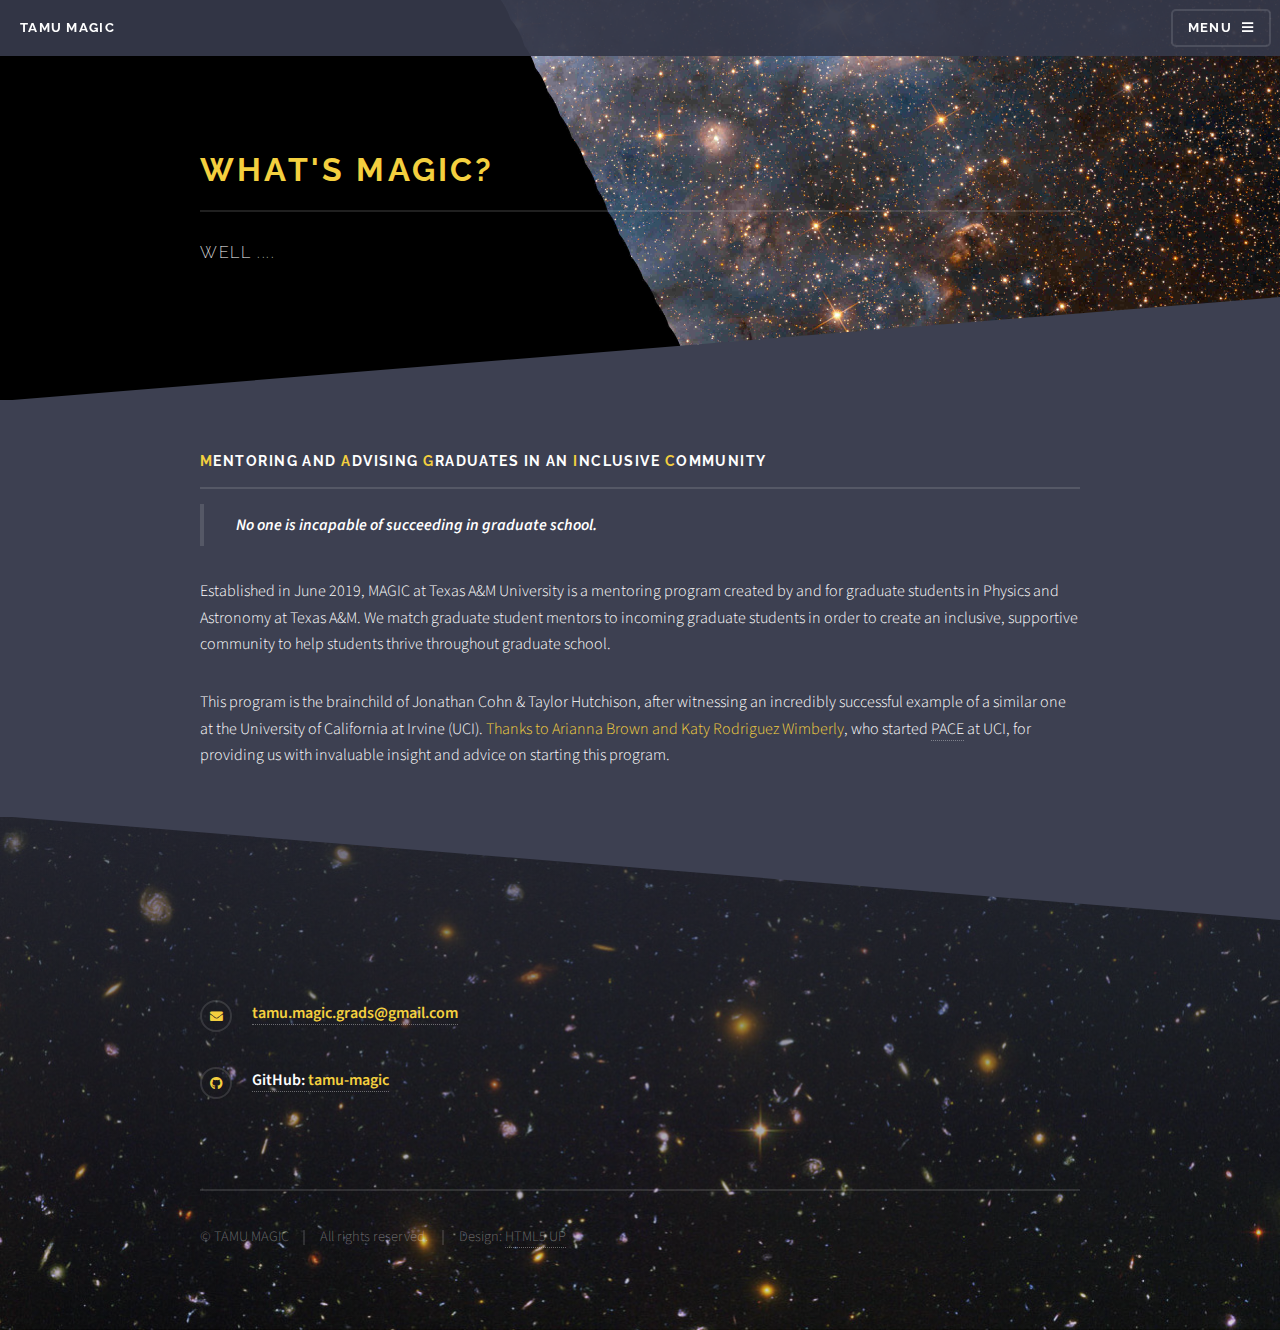
==== commit 51ea3ea1: "Fixing typo" ====
--- a/about.html
+++ b/about.html
@@ -54,7 +54,7 @@
 
 									<h3 class="major"><font color="#F4D03F">M</font>entoring and <font color="#F4D03F">A</font>dvising <font color="#F4D03F">G</font>raduates in an <font color="#F4D03F">I</font>nclusive <font color="#F4D03F">C</font>ommunity</h3>
 									<blockquote><strong>No one is incapable of succeeding in graduate school.</strong></blockquote>
-									<p>Established in June 2019, MAGIC at Texas A&amp;M University is a mentoring program created by and for graduate students in Physics and Astronomy at Texas A&amp;M.  We match graduate student as mentors to incoming graduate students in order to create an inclusive, supportive community to help students thrive throughout graduate school.</p>
+									<p>Established in June 2019, MAGIC at Texas A&amp;M University is a mentoring program created by and for graduate students in Physics and Astronomy at Texas A&amp;M.  We match graduate student mentors to incoming graduate students in order to create an inclusive, supportive community to help students thrive throughout graduate school.</p>
 
 									<p>This program is the brainchild of Jonathan Cohn &amp; Taylor Hutchison, after witnessing an incredibly successful example of a similar one at the University of California at Irvine (UCI). <font color="#F4D03F">Thanks to Arianna Brown and Katy Rodriguez Wimberly</font>, who started <a href="https://uci-pace.github.io/" class="label">PACE</a> at UCI, for providing us with invaluable insight and advice on starting this program.</p>
 
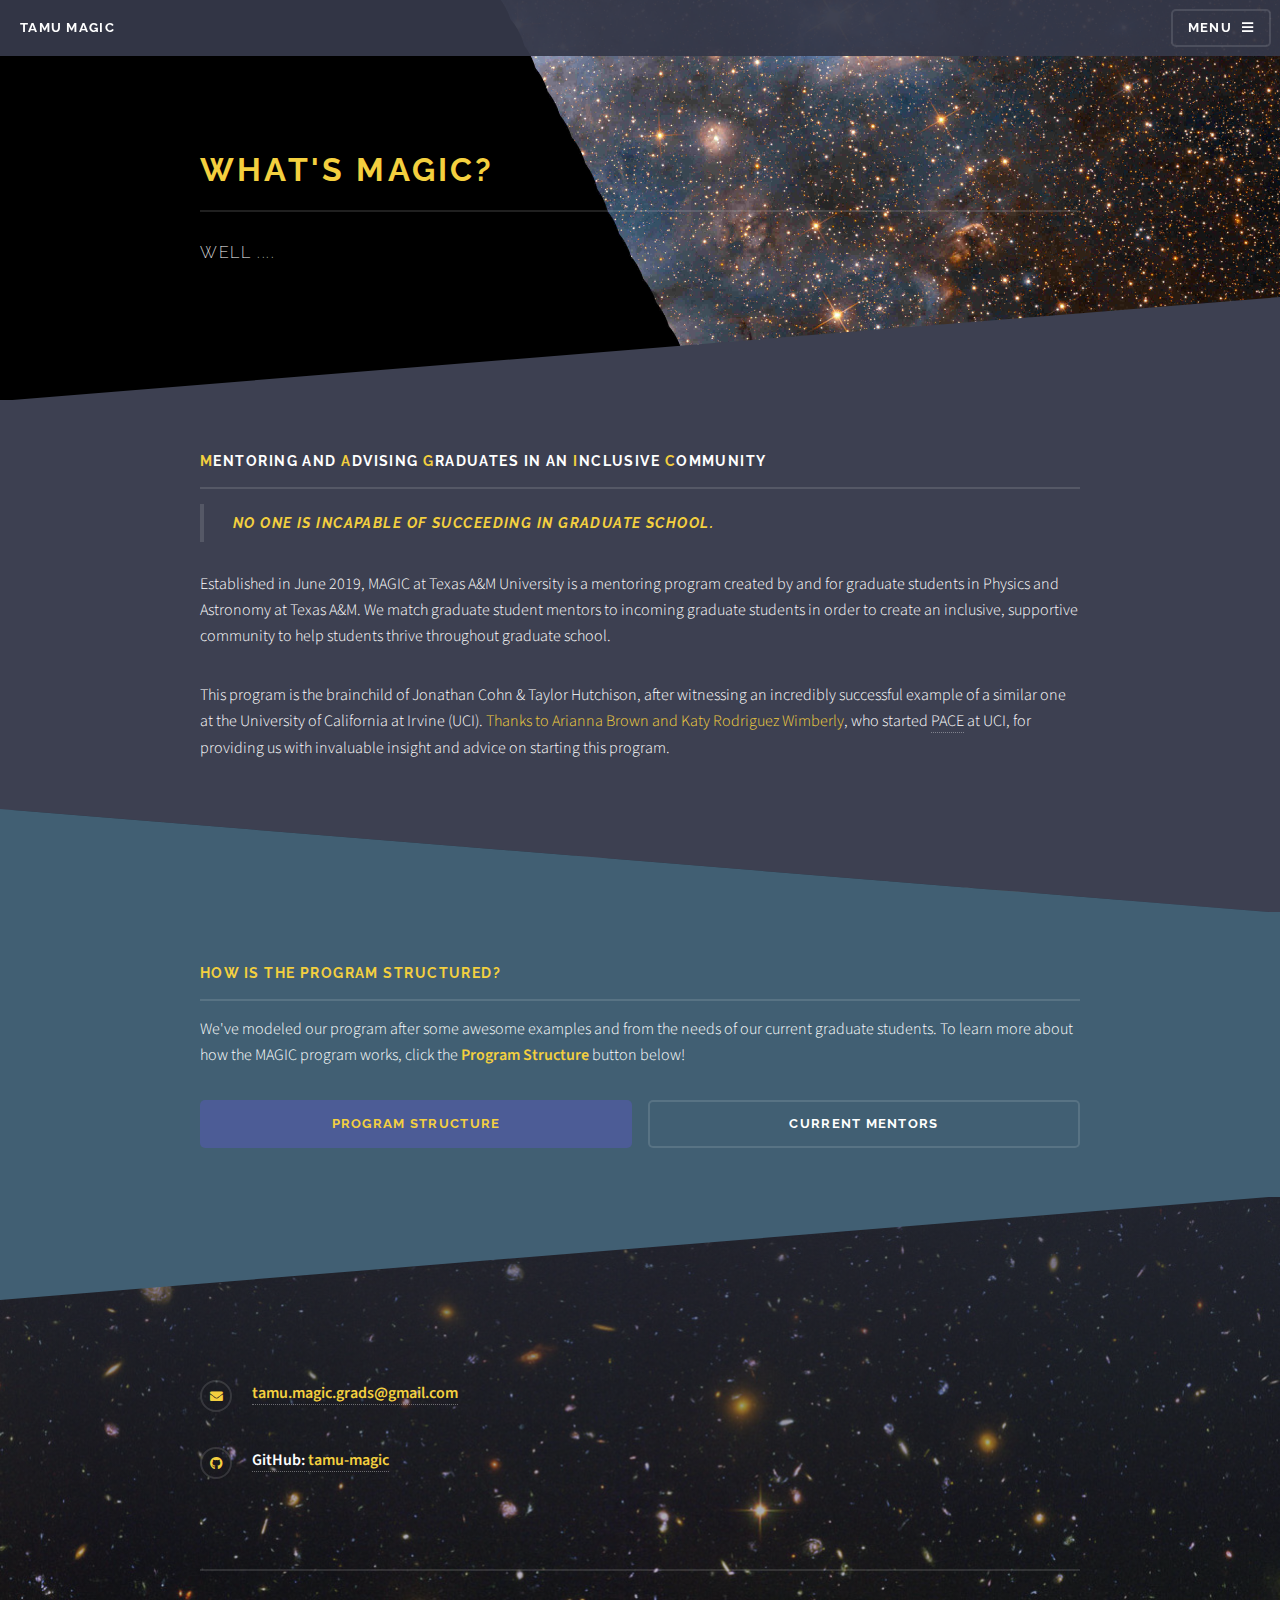
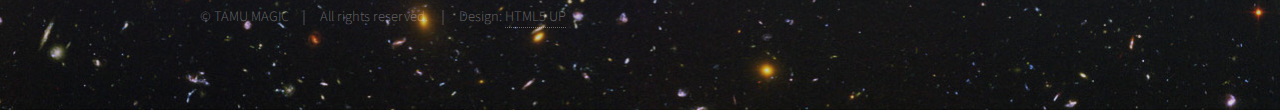
==== commit f608c410: "Updating links & adding program structure link." ====
--- a/about.html
+++ b/about.html
@@ -53,11 +53,23 @@
 								<div class="inner">
 
 									<h3 class="major"><font color="#F4D03F">M</font>entoring and <font color="#F4D03F">A</font>dvising <font color="#F4D03F">G</font>raduates in an <font color="#F4D03F">I</font>nclusive <font color="#F4D03F">C</font>ommunity</h3>
-									<blockquote><strong>No one is incapable of succeeding in graduate school.</strong></blockquote>
+									<h3><blockquote><font color="#F4D03F">No one is incapable of succeeding in graduate school.</font></blockquote></h3>
 									<p>Established in June 2019, MAGIC at Texas A&amp;M University is a mentoring program created by and for graduate students in Physics and Astronomy at Texas A&amp;M.  We match graduate student mentors to incoming graduate students in order to create an inclusive, supportive community to help students thrive throughout graduate school.</p>
 
 									<p>This program is the brainchild of Jonathan Cohn &amp; Taylor Hutchison, after witnessing an incredibly successful example of a similar one at the University of California at Irvine (UCI). <font color="#F4D03F">Thanks to Arianna Brown and Katy Rodriguez Wimberly</font>, who started <a href="https://uci-pace.github.io/" class="label">PACE</a> at UCI, for providing us with invaluable insight and advice on starting this program.</p>
 
+								</div>
+							</div>
+							<div class="wrapper style alt">
+								<div class="inner">
+
+									<h3 class="major"><font color="#F4D03F">How is the program structured?</font></h3>
+									<p>We've modeled our program after some awesome examples and from the needs of our current graduate students.  To learn more about how the MAGIC program works, click the <strong><font color="#F4D03F">Program Structure</font></strong> button below!</p>
+									<ul class="actions fit">
+										<li><a href="program-structure.html" class="button primary fit"><font color="#F4D03F">Program Structure</font></a></li>
+										<li><a href="mentors.html" class="button fit">Current Mentors</a></li>
+										</ul>
+									</div>
 								</div>
 							</div>
 
--- a/assets/css/main.css
+++ b/assets/css/main.css
@@ -3618,11 +3618,11 @@
 		}
 
 			#wrapper > header h2 {
-				font-size: 1.25em;
+				font-size: 1.15em;
 			}
 
 			#wrapper > header p {
-				font-size: 0.8em;
+				font-size: 0.5em;
 			}
 
 	}
@@ -3697,11 +3697,11 @@
 		}
 
 			#wrapper > header2 h2 {
-				font-size: 1.25em;
+				font-size: 1.2em;
 			}
 
 			#wrapper > header2 p {
-				font-size: 0.8em;
+				font-size: 0.5em;
 			}
 
 	}
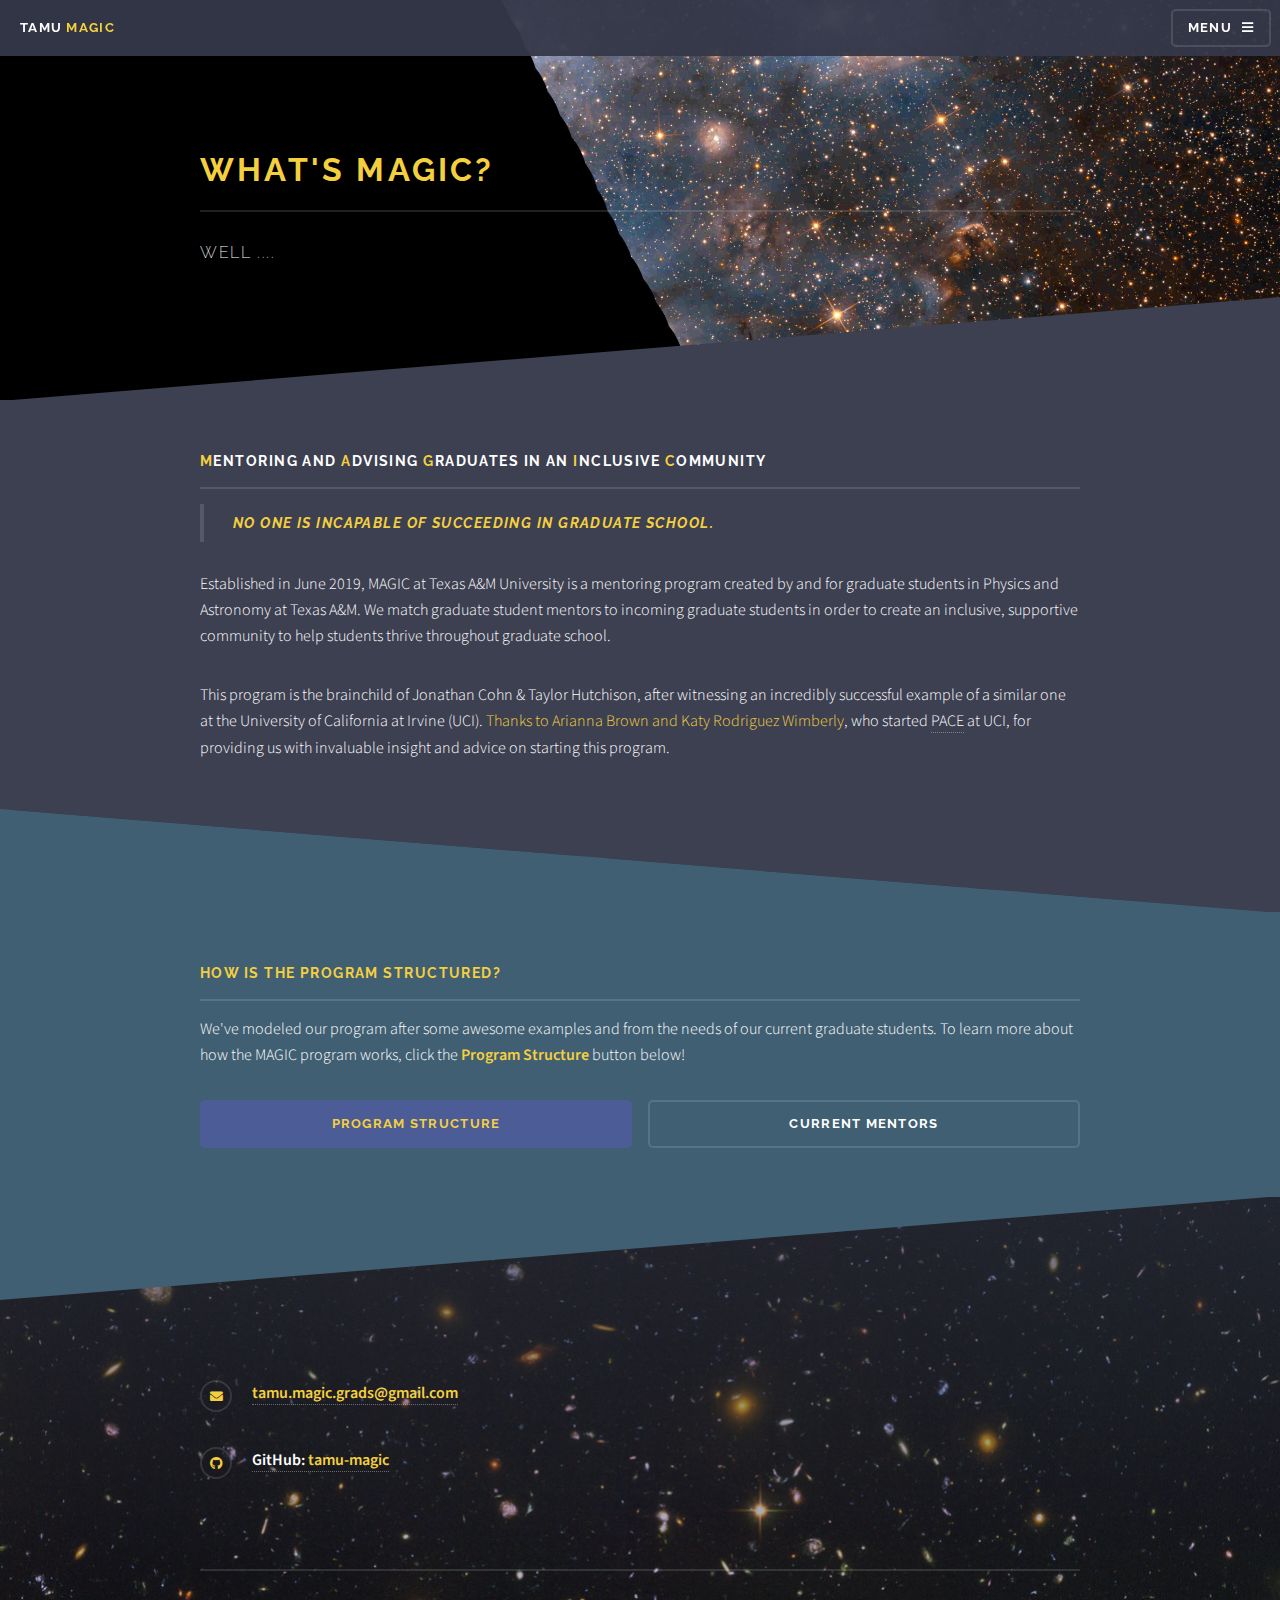
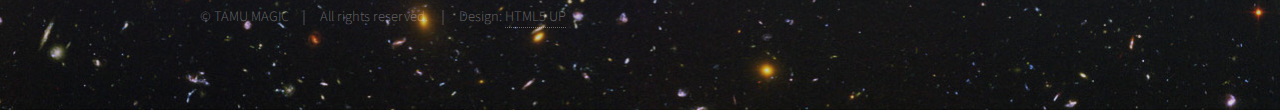
==== commit 03b5d433: "Fixing font colors." ====
--- a/about.html
+++ b/about.html
@@ -19,7 +19,7 @@
 
 				<!-- Header -->
 					<header id="header">
-						<h1><a href="index.html">TAMU MAGIC</a></h1>
+						<h1><a href="index.html">TAMU <font color="#F4D03F">MAGIC</font></a></h1>
 						<nav>
 							<a href="#menu">Menu</a>
 						</nav>
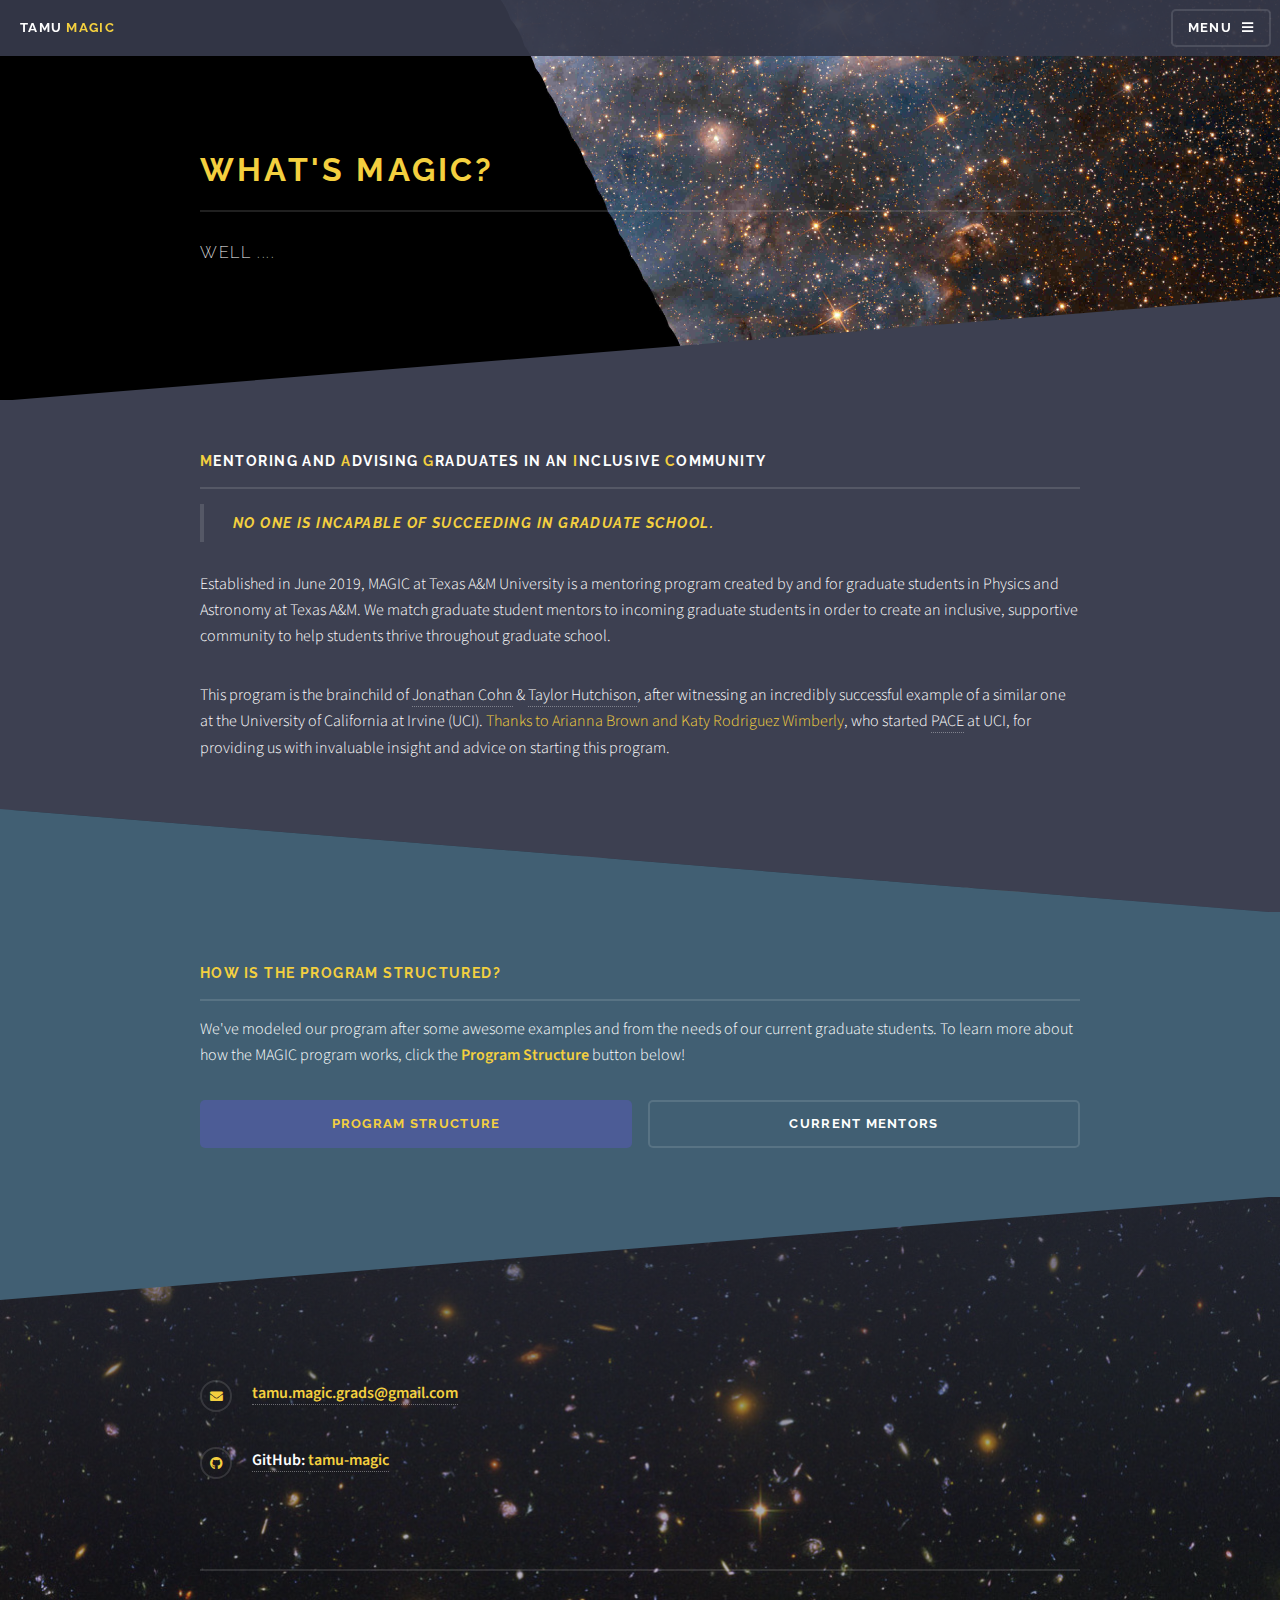
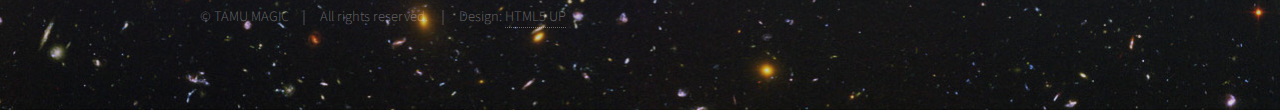
==== commit 128414b4: "adding mentee menu option" ====
--- a/about.html
+++ b/about.html
@@ -33,6 +33,7 @@
 								<li><a href="index.html">Home</a></li>
 								<li><a href="about.html">About Us</a></li>
 								<li><a href="mentors.html">Mentors</a></li>
+								<li><a href="mentees.html">Mentees</a></li>
 								<li><a href="resources.html">Resources</a></li>
 							</ul>
 							<a href="#" class="close">Close</a>
@@ -56,7 +57,7 @@
 									<h3><blockquote><font color="#F4D03F">No one is incapable of succeeding in graduate school.</font></blockquote></h3>
 									<p>Established in June 2019, MAGIC at Texas A&amp;M University is a mentoring program created by and for graduate students in Physics and Astronomy at Texas A&amp;M.  We match graduate student mentors to incoming graduate students in order to create an inclusive, supportive community to help students thrive throughout graduate school.</p>
 
-									<p>This program is the brainchild of Jonathan Cohn &amp; Taylor Hutchison, after witnessing an incredibly successful example of a similar one at the University of California at Irvine (UCI). <font color="#F4D03F">Thanks to Arianna Brown and Katy Rodriguez Wimberly</font>, who started <a href="https://uci-pace.github.io/" class="label">PACE</a> at UCI, for providing us with invaluable insight and advice on starting this program.</p>
+									<p>This program is the brainchild of <a href='http://people.physics.tamu.edu/joncohn/'>Jonathan Cohn</a> &amp; <a href='http://aibhleog.github.io'>Taylor Hutchison</a>, after witnessing an incredibly successful example of a similar one at the University of California at Irvine (UCI). <font color="#F4D03F">Thanks to Arianna Brown and Katy Rodriguez Wimberly</font>, who started <a href="https://uci-pace.github.io/" class="label">PACE</a> at UCI, for providing us with invaluable insight and advice on starting this program.</p>
 
 								</div>
 							</div>
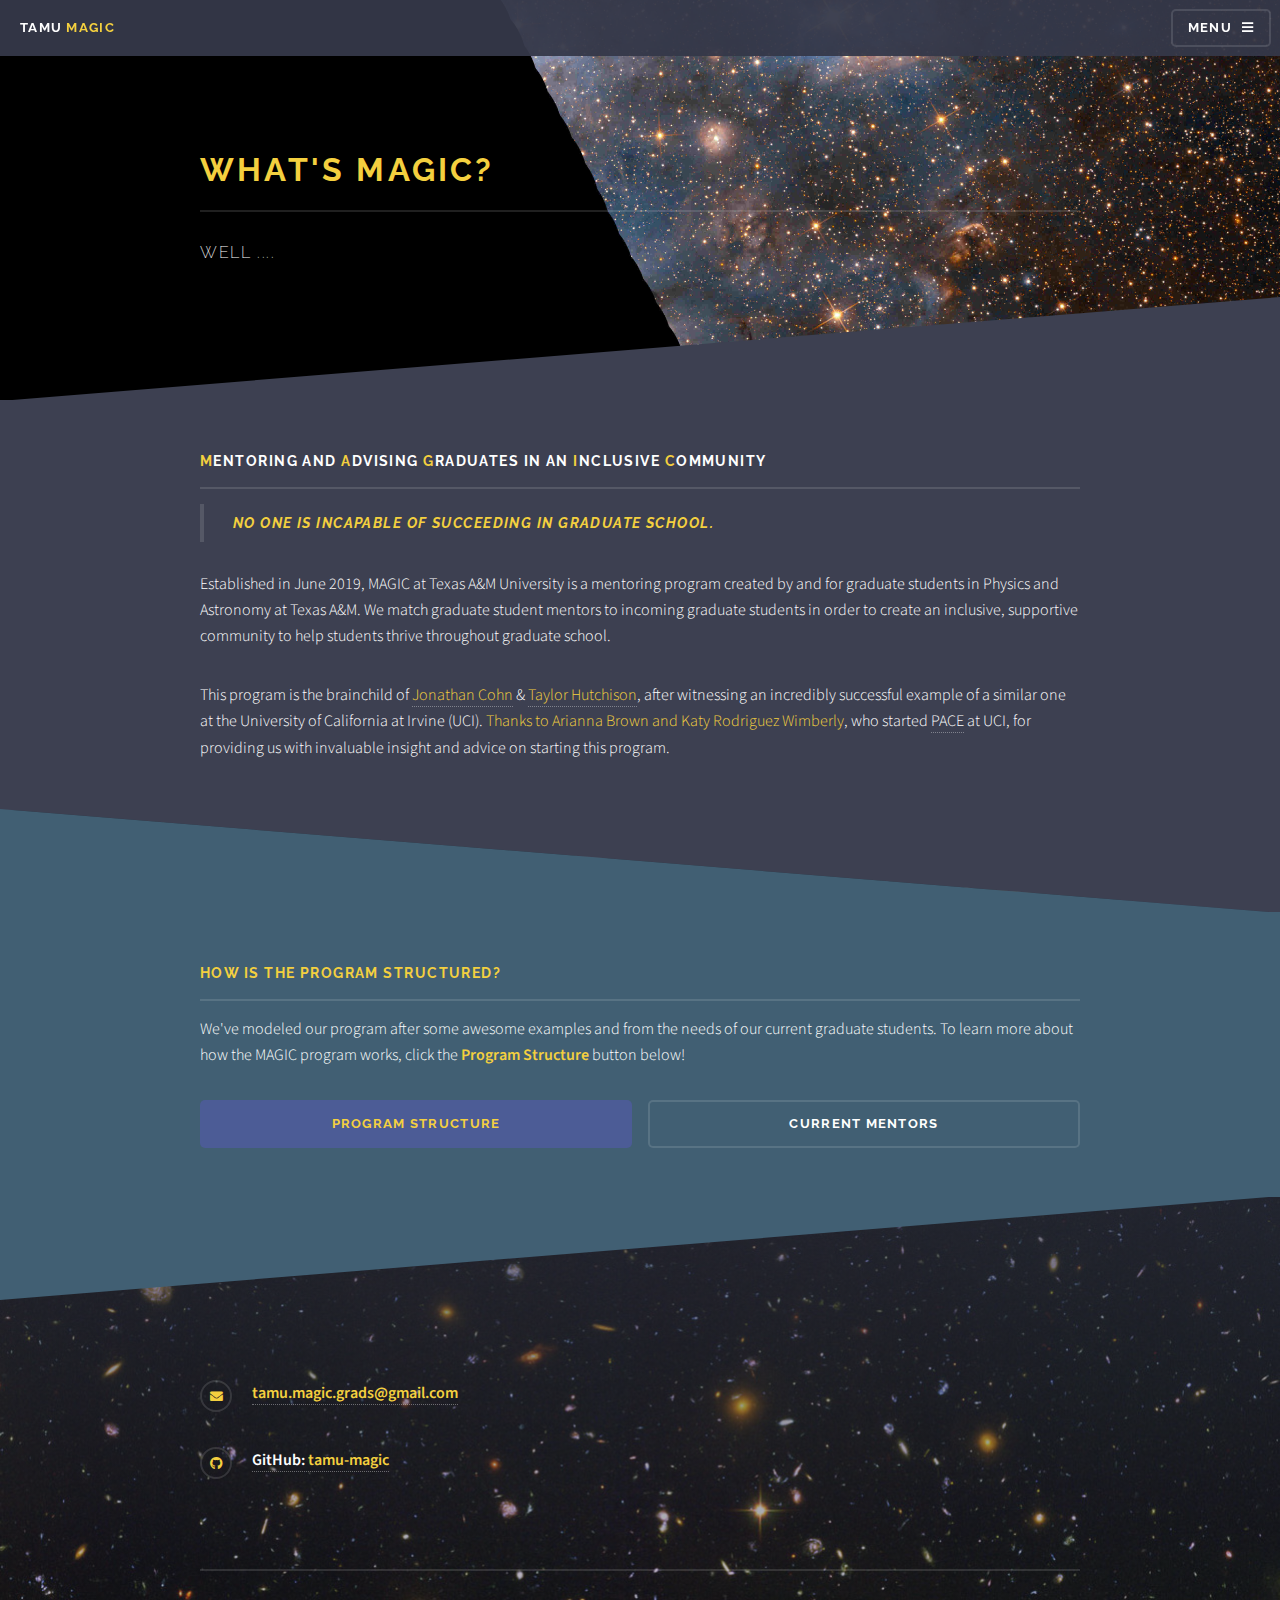
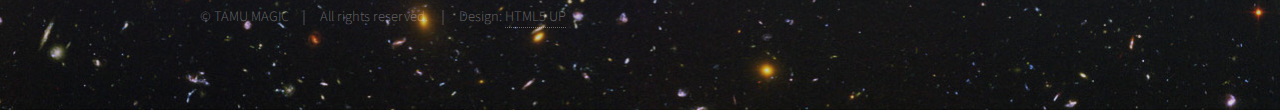
==== commit da072e0f: "adding mentee bar to index.html" ====
--- a/about.html
+++ b/about.html
@@ -57,7 +57,7 @@
 									<h3><blockquote><font color="#F4D03F">No one is incapable of succeeding in graduate school.</font></blockquote></h3>
 									<p>Established in June 2019, MAGIC at Texas A&amp;M University is a mentoring program created by and for graduate students in Physics and Astronomy at Texas A&amp;M.  We match graduate student mentors to incoming graduate students in order to create an inclusive, supportive community to help students thrive throughout graduate school.</p>
 
-									<p>This program is the brainchild of <a href='http://people.physics.tamu.edu/joncohn/'>Jonathan Cohn</a> &amp; <a href='http://aibhleog.github.io'>Taylor Hutchison</a>, after witnessing an incredibly successful example of a similar one at the University of California at Irvine (UCI). <font color="#F4D03F">Thanks to Arianna Brown and Katy Rodriguez Wimberly</font>, who started <a href="https://uci-pace.github.io/" class="label">PACE</a> at UCI, for providing us with invaluable insight and advice on starting this program.</p>
+									<p>This program is the brainchild of <a href='http://people.physics.tamu.edu/joncohn/'><font color="#F4D03F">Jonathan Cohn</font></a> &amp; <a href='http://aibhleog.github.io'><font color="#F4D03F">Taylor Hutchison</font></a>, after witnessing an incredibly successful example of a similar one at the University of California at Irvine (UCI). <font color="#F4D03F">Thanks to Arianna Brown and Katy Rodriguez Wimberly</font>, who started <a href="https://uci-pace.github.io/" class="label">PACE</a> at UCI, for providing us with invaluable insight and advice on starting this program.</p>
 
 								</div>
 							</div>
--- a/assets/css/main.css
+++ b/assets/css/main.css
@@ -3963,19 +3963,19 @@
 				}
 
 			.wrapper.spotlight.style5 {
-				background-color: #324072;
+				background-color: #14725A;
 			}
 
 				.wrapper.spotlight.style5:before, .wrapper.spotlight.style5:after {
-					background-image: url("data:image/svg+xml;charset=utf8,%3Csvg xmlns='http://www.w3.org/2000/svg' width='100' height='100' viewBox='0 0 100 100' preserveAspectRatio='none'%3E%3Cpolygon points='0,100 100,0 100,100' style='fill:%23324072%3B' /%3E%3C/svg%3E");
+					background-image: url("data:image/svg+xml;charset=utf8,%3Csvg xmlns='http://www.w3.org/2000/svg' width='100' height='100' viewBox='0 0 100 100' preserveAspectRatio='none'%3E%3Cpolygon points='0,100 100,0 100,100' style='fill:%2314725A%3B' /%3E%3C/svg%3E");
 				}
 
 				.wrapper.spotlight.style5:before {
-					box-shadow: inset 0 -1px 0 0 #324072, 0 1px 0 0 #324072;
+					box-shadow: inset 0 -1px 0 0 #14725A, 0 1px 0 0 #14725A;
 				}
 
 				.wrapper.spotlight.style5:after {
-					box-shadow: inset 0 -1px 0 0 #324072, 0 1px 0 0 #324072;
+					box-shadow: inset 0 -1px 0 0 #14725A, 0 1px 0 0 #14725A;
 				}
 
 			.wrapper.spotlight.style6 {
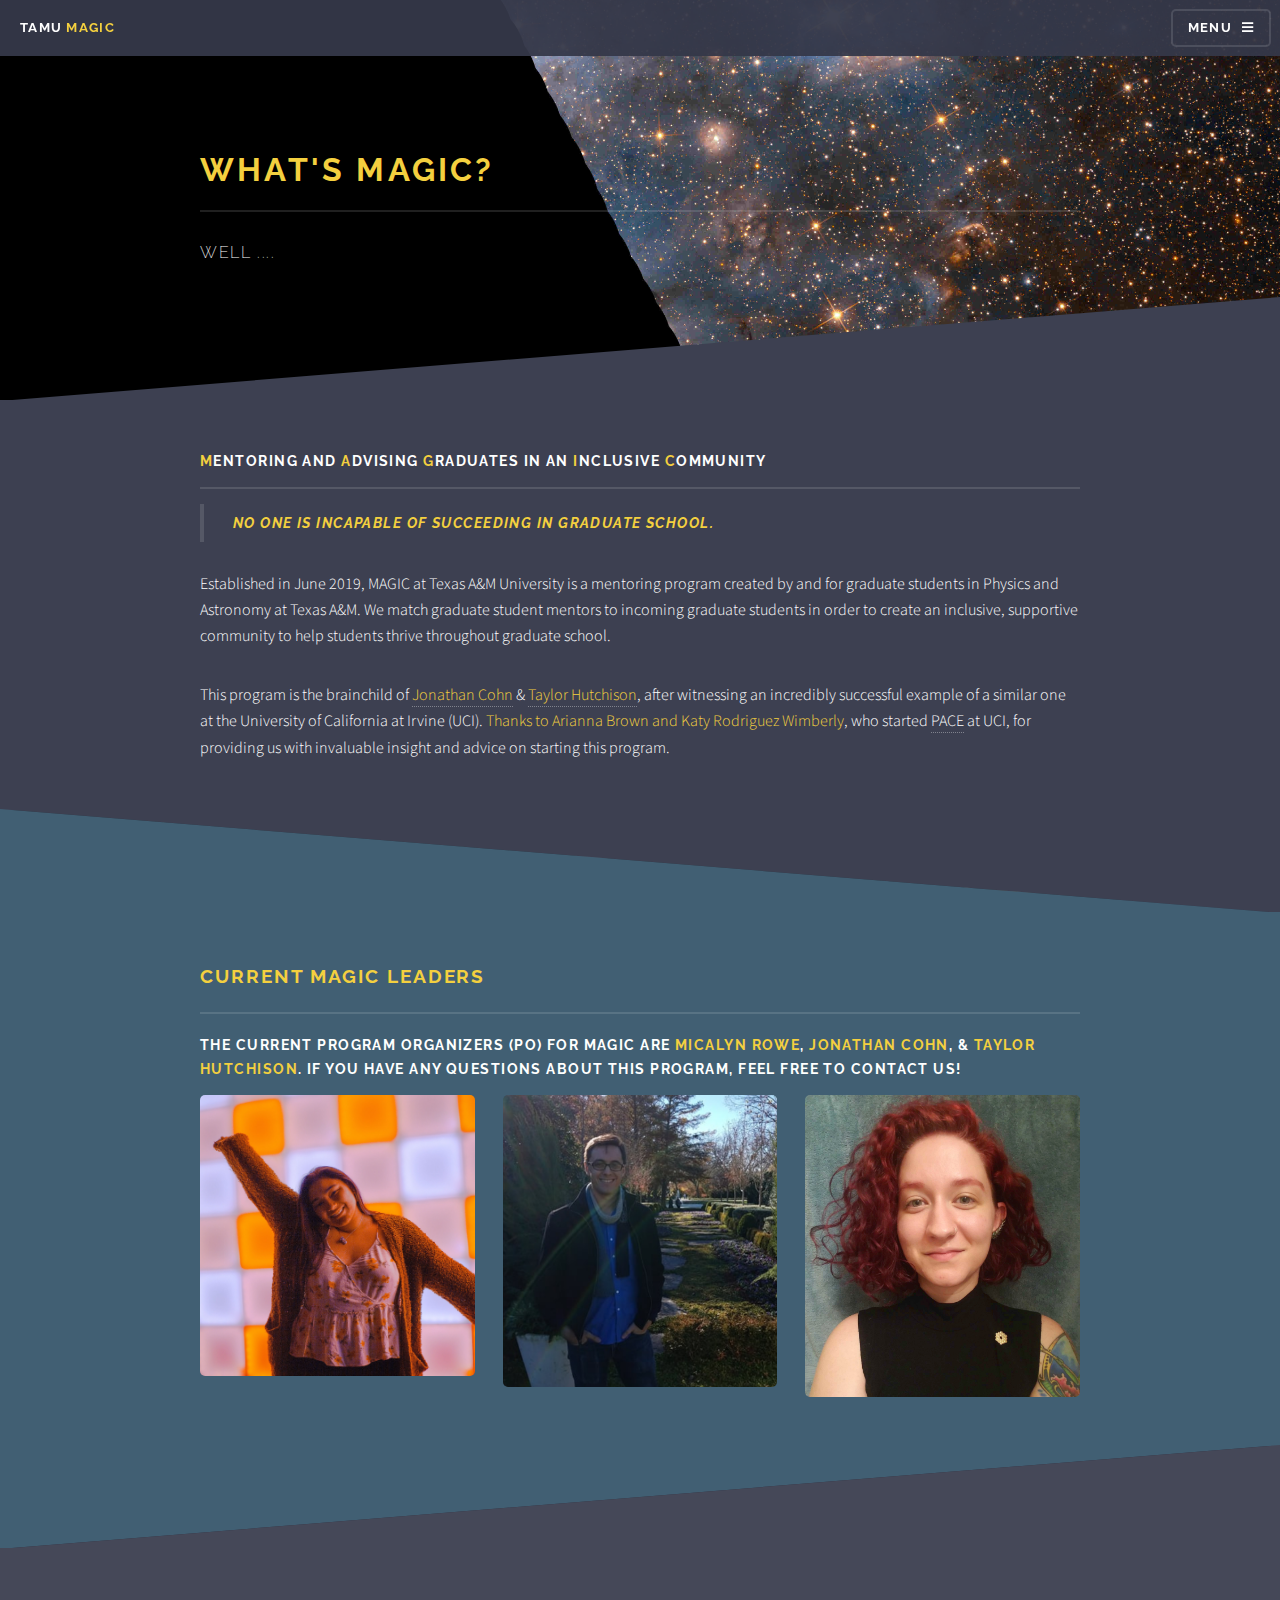
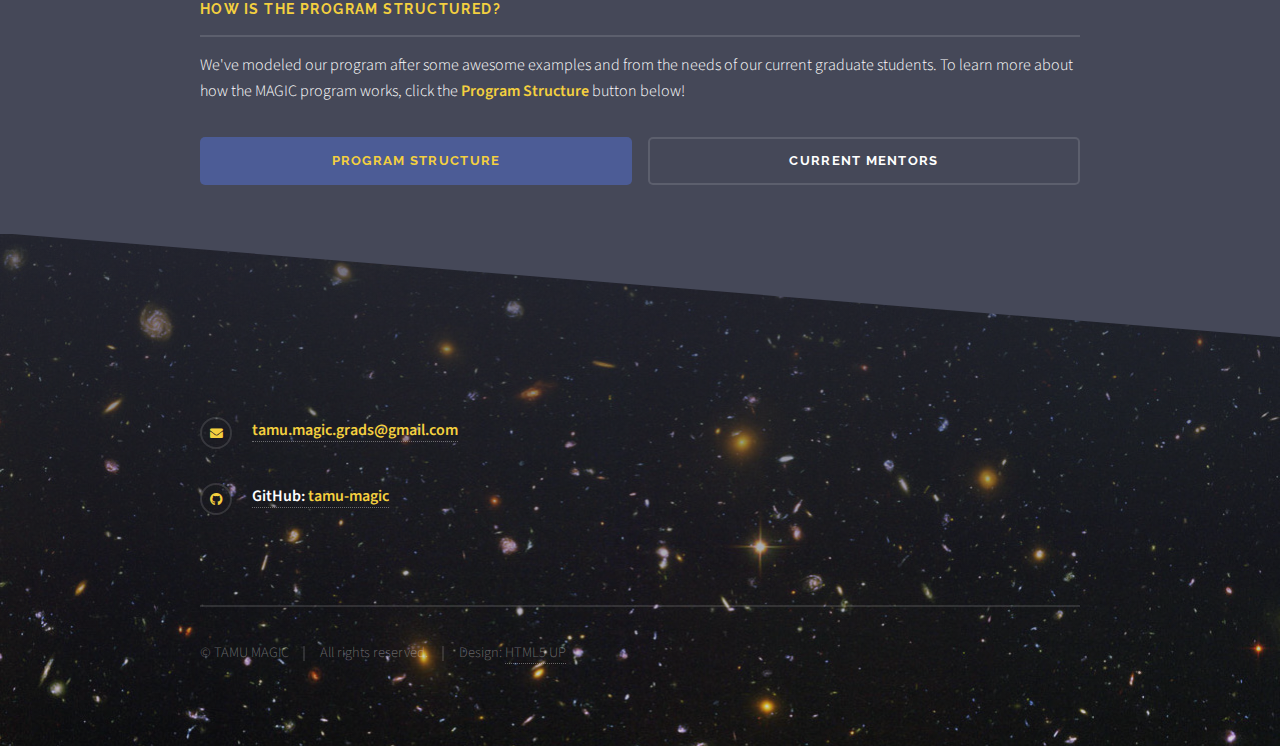
==== commit 34a3f8a5: "updating with new mentees!" ====
--- a/about.html
+++ b/about.html
@@ -64,6 +64,20 @@
 							<div class="wrapper style alt">
 								<div class="inner">
 
+									<h2 class="major"><font color="#F4D03F">Current MAGIC Leaders</font></h2>
+									<h3>The current Program Organizers (PO) for MAGIC are <a href="http://tx.ag/mdrowe"><font color="#F4D03F">Micalyn Rowe</font></a>, <a href="http://people.physics.tamu.edu/joncohn/"><font color="#F4D03F">Jonathan Cohn</font></a>, &amp; <a href='http://people.physics.tamu.edu/aibhleog/'><font color="#F4D03F">Taylor Hutchison</font></a>. If you have any questions about this program, feel free to contact us!</h3>
+									<div class="box alt">
+										<div class="row gtr-uniform">
+											<div class="col-4"><span class="image fit"><img src="images/mica.jpg" alt="" /></span></div>
+											<div class="col-4"><span class="image fit"><img src="images/jon.png" alt="" /></span></div>
+											<div class="col-4"><span class="image fit"><img src="images/taylor.jpg" alt="" /></span></div>
+										</div>
+									</div>
+								</div>
+							</div>
+							<div class="wrapper style4">
+								<div class="inner">
+
 									<h3 class="major"><font color="#F4D03F">How is the program structured?</font></h3>
 									<p>We've modeled our program after some awesome examples and from the needs of our current graduate students.  To learn more about how the MAGIC program works, click the <strong><font color="#F4D03F">Program Structure</font></strong> button below!</p>
 									<ul class="actions fit">
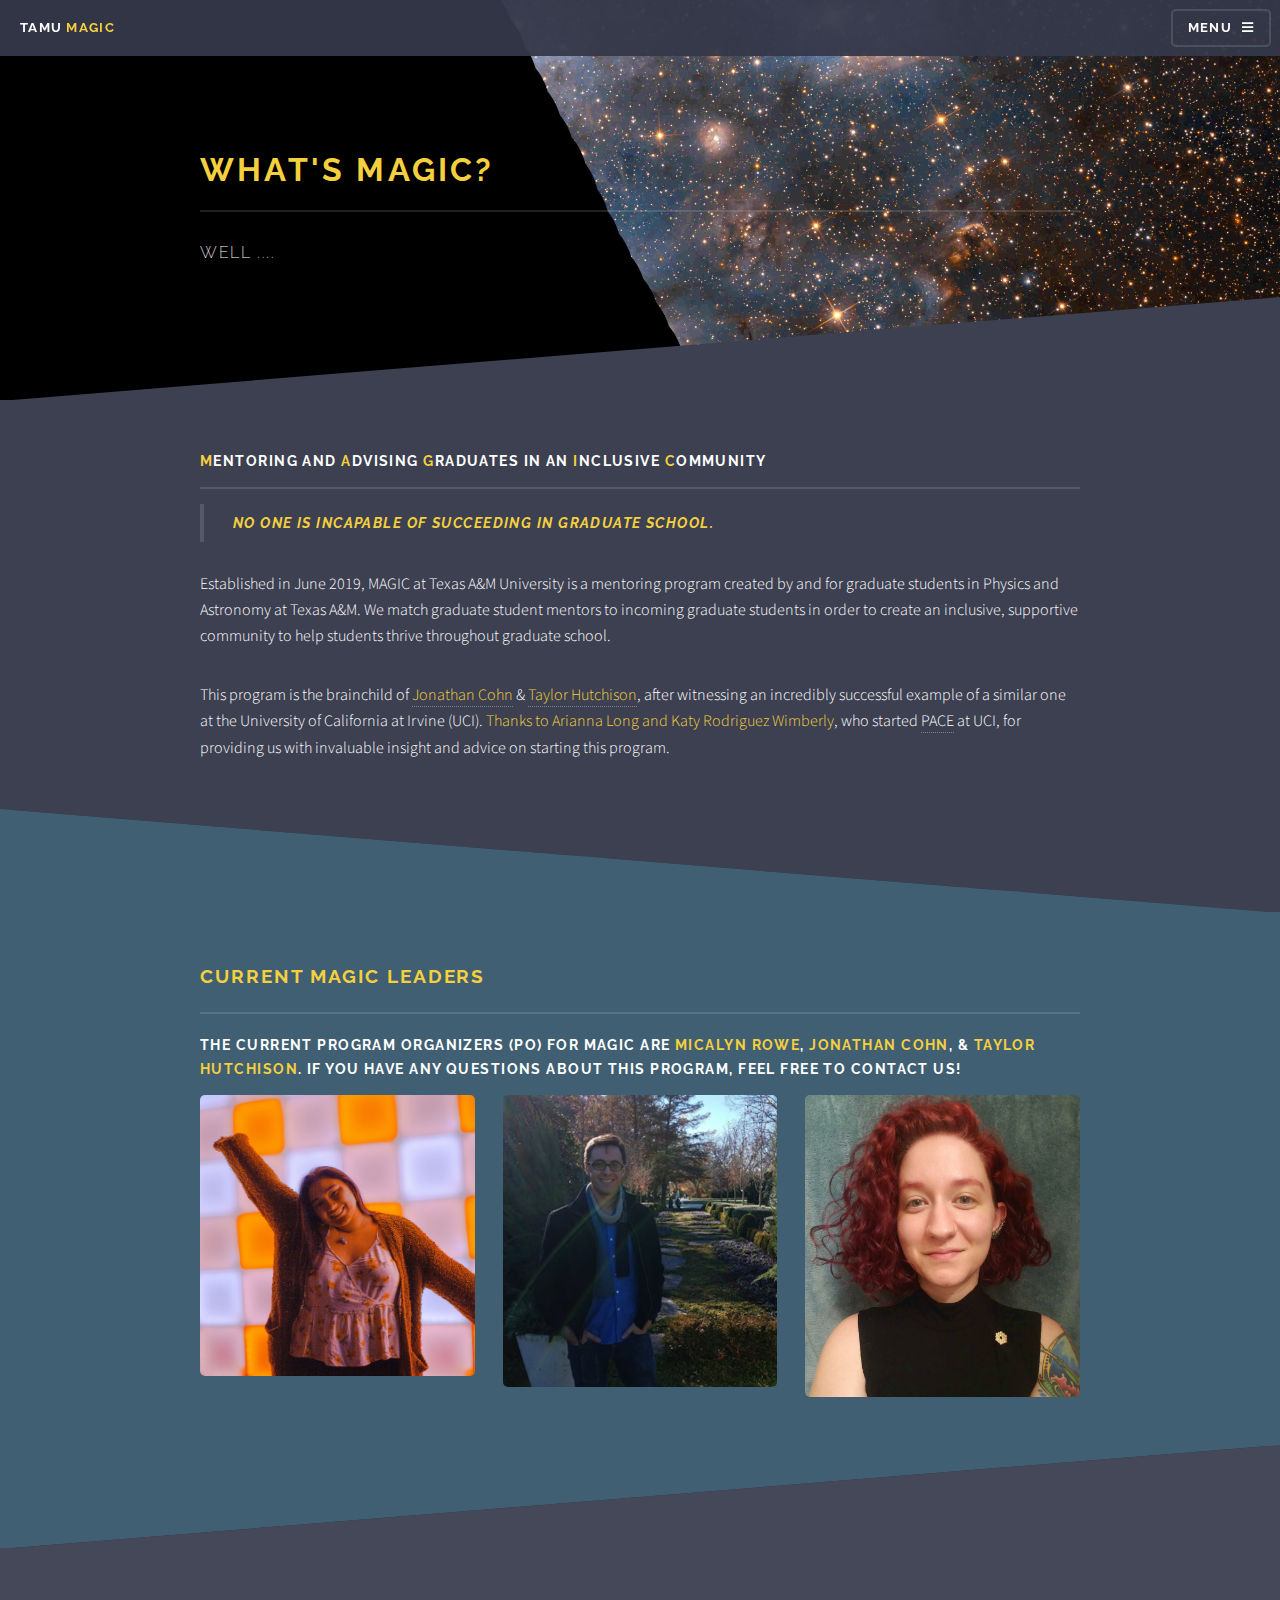
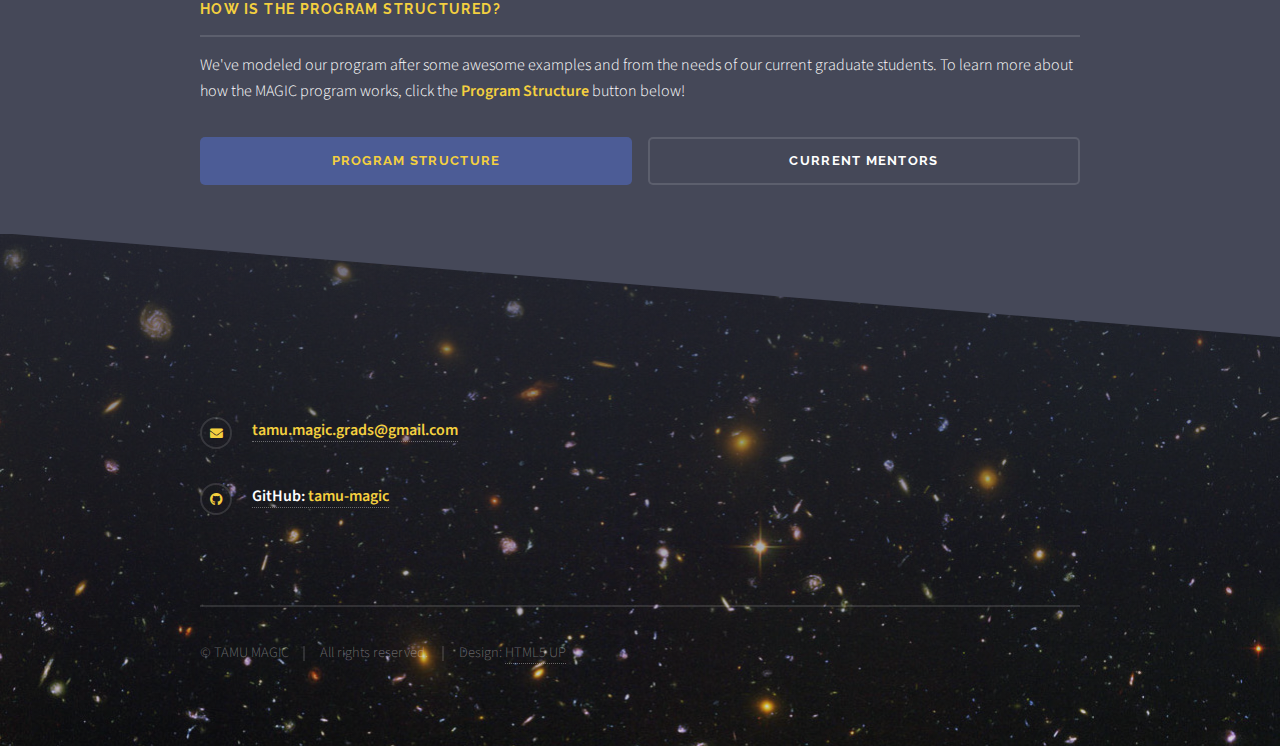
==== commit c7d57881: "updating name change :pencil:" ====
--- a/about.html
+++ b/about.html
@@ -57,7 +57,7 @@
 									<h3><blockquote><font color="#F4D03F">No one is incapable of succeeding in graduate school.</font></blockquote></h3>
 									<p>Established in June 2019, MAGIC at Texas A&amp;M University is a mentoring program created by and for graduate students in Physics and Astronomy at Texas A&amp;M.  We match graduate student mentors to incoming graduate students in order to create an inclusive, supportive community to help students thrive throughout graduate school.</p>
 
-									<p>This program is the brainchild of <a href='http://people.physics.tamu.edu/joncohn/'><font color="#F4D03F">Jonathan Cohn</font></a> &amp; <a href='http://aibhleog.github.io'><font color="#F4D03F">Taylor Hutchison</font></a>, after witnessing an incredibly successful example of a similar one at the University of California at Irvine (UCI). <font color="#F4D03F">Thanks to Arianna Brown and Katy Rodriguez Wimberly</font>, who started <a href="https://uci-pace.github.io/" class="label">PACE</a> at UCI, for providing us with invaluable insight and advice on starting this program.</p>
+									<p>This program is the brainchild of <a href='http://people.physics.tamu.edu/joncohn/'><font color="#F4D03F">Jonathan Cohn</font></a> &amp; <a href='http://aibhleog.github.io'><font color="#F4D03F">Taylor Hutchison</font></a>, after witnessing an incredibly successful example of a similar one at the University of California at Irvine (UCI). <font color="#F4D03F">Thanks to Arianna Long and Katy Rodriguez Wimberly</font>, who started <a href="https://uci-pace.github.io/" class="label">PACE</a> at UCI, for providing us with invaluable insight and advice on starting this program.</p>
 
 								</div>
 							</div>
